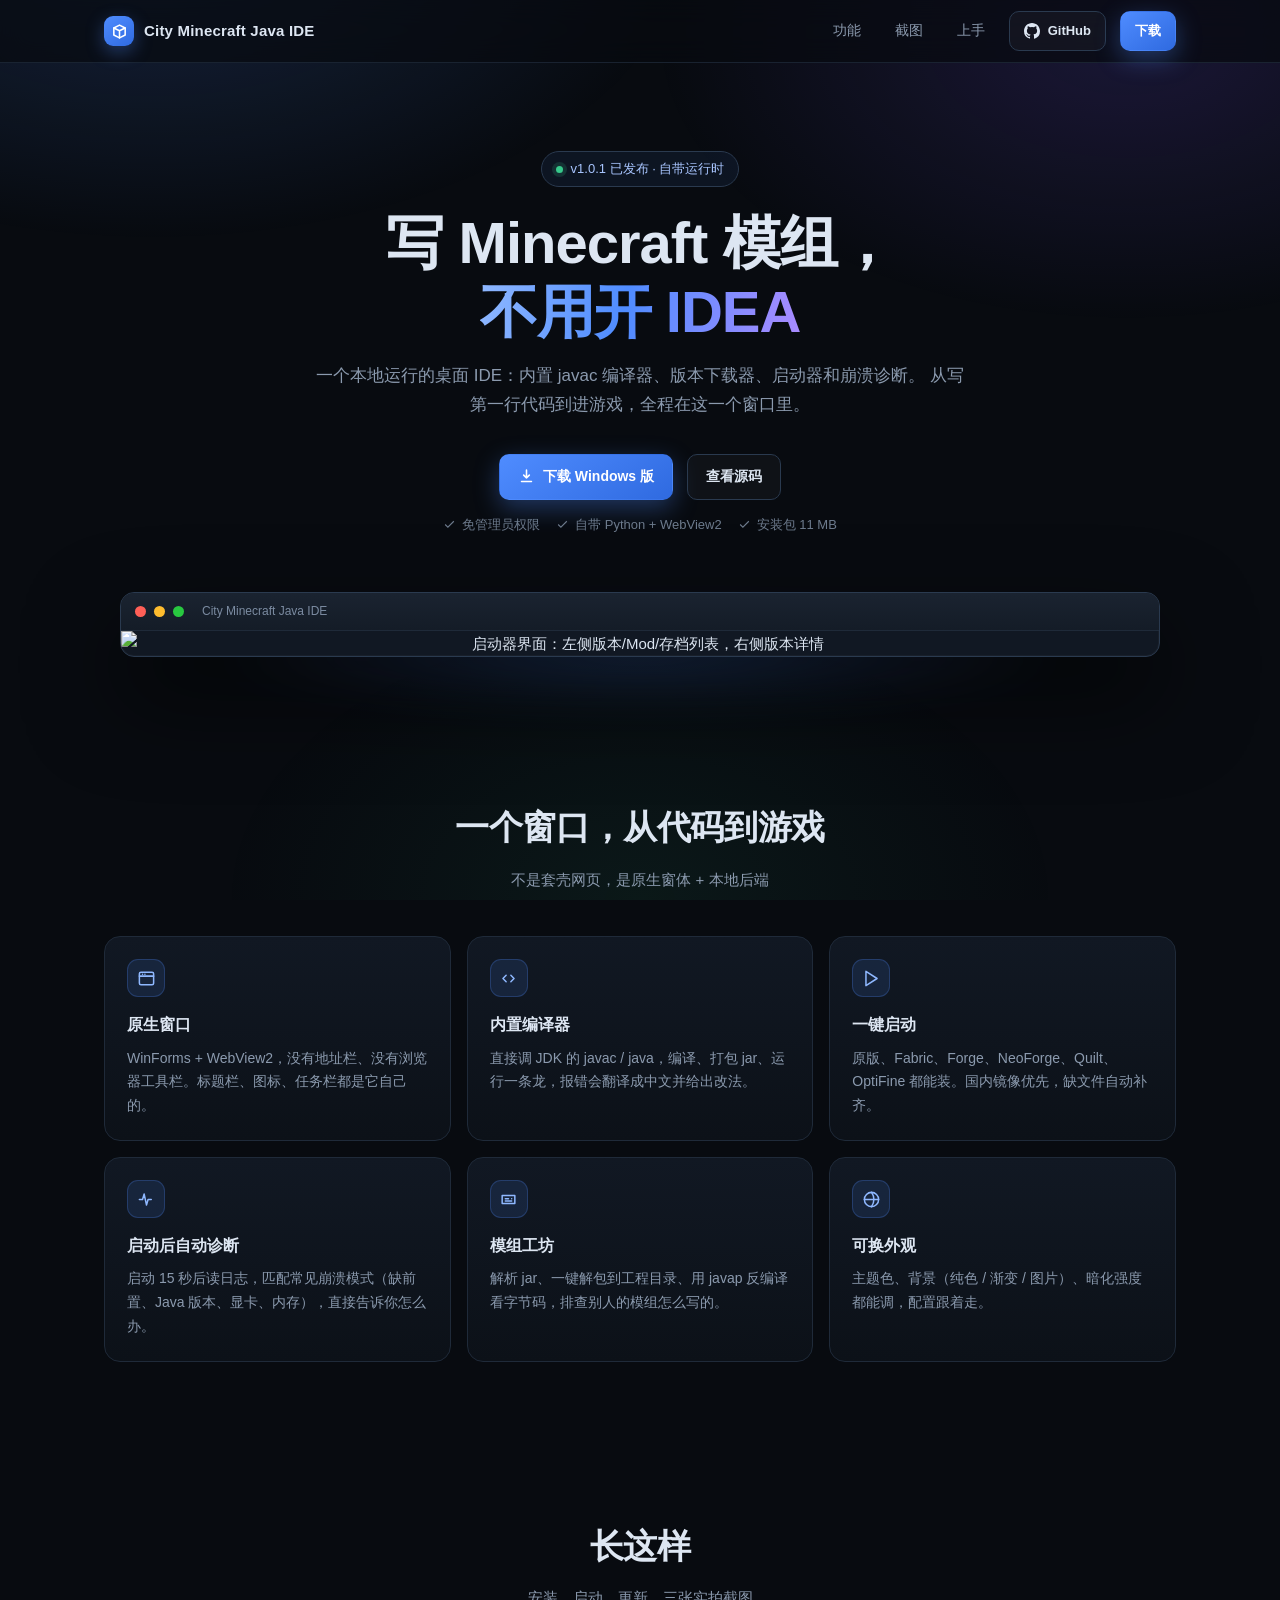
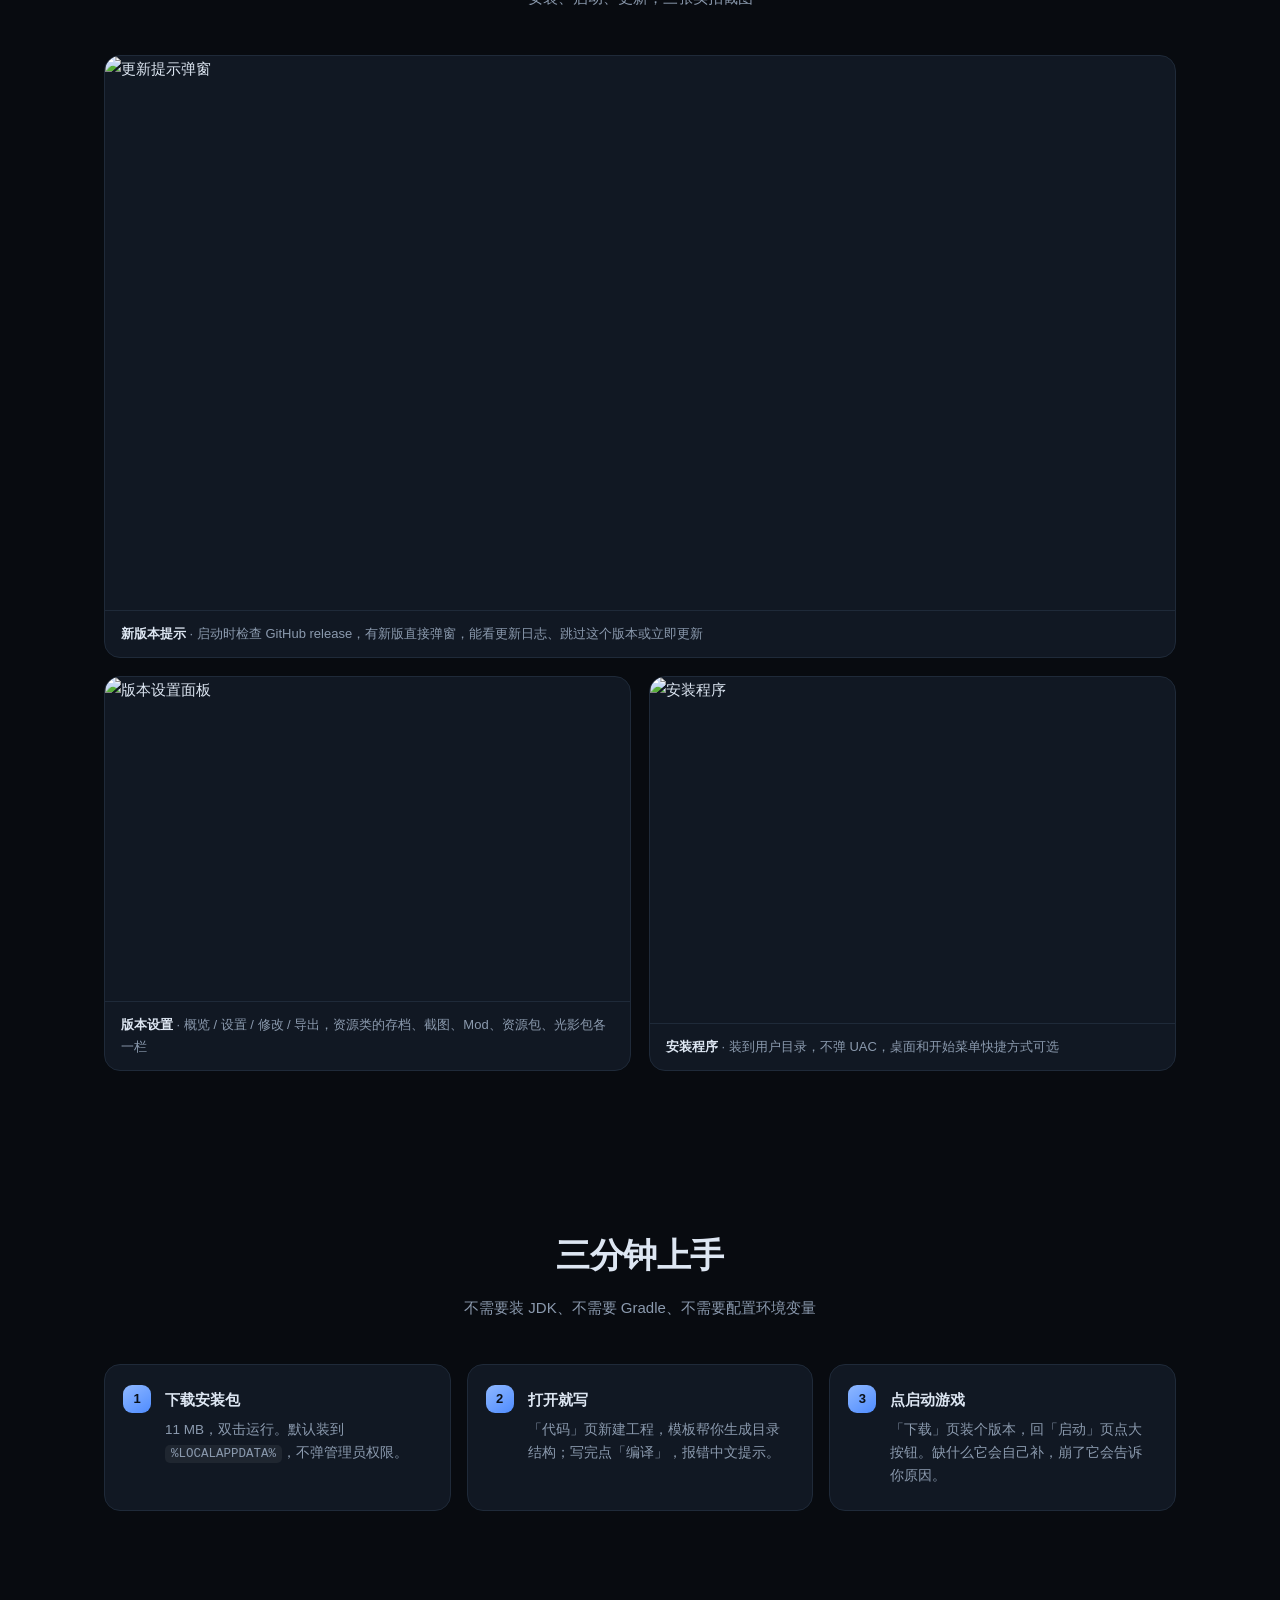
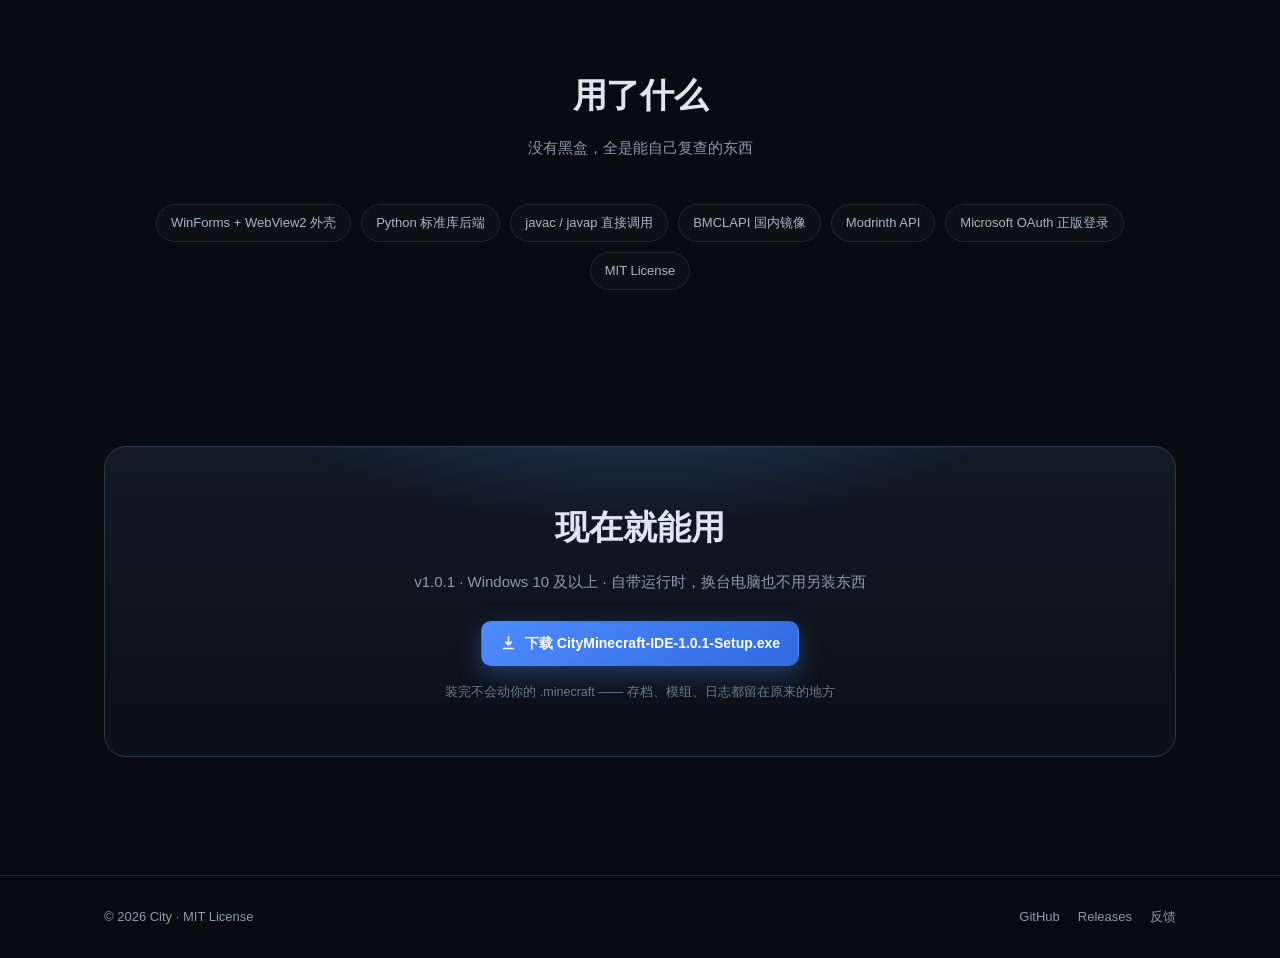
==== docs/index.html @ 362a121c "upload docs/index.html" ====
<!DOCTYPE html>
<html lang="zh-CN">
<head>
<meta charset="UTF-8" />
<meta name="viewport" content="width=device-width, initial-scale=1" />
<title>City Minecraft Java IDE · 本地 Minecraft 模组开发 IDE</title>
<meta name="description" content="一个给 Minecraft 模组开发用的本地 IDE：原生窗口、内置编译器、一键下载启动、崩溃日志自动诊断。自带运行时，装完就能用。" />
<meta property="og:title" content="City Minecraft Java IDE" />
<meta property="og:description" content="原生窗口 · 内置编译器 · 一键启动 · 日志诊断" />
<meta property="og:image" content="assets/app.png" />
<link rel="icon" href="assets/icon.svg" />
<style>
:root{
  --bg:#080b10;
  --bg-2:#0c1118;
  --panel:#111823;
  --panel-2:#16202d;
  --line:#1f2a39;
  --line-2:#2a3a4f;
  --text:#dde6f2;
  --muted:#8b9aae;
  --accent:#4f8cff;
  --accent-2:#2f6ae0;
  --ok:#37c98b;
  --radius:16px;
  --max:1120px;
}
*{box-sizing:border-box}
html{scroll-behavior:smooth}
body{
  margin:0;
  background:var(--bg);
  color:var(--text);
  font:15px/1.7 -apple-system,BlinkMacSystemFont,"Segoe UI","Microsoft YaHei UI","PingFang SC",sans-serif;
  -webkit-font-smoothing:antialiased;
  overflow-x:hidden;
}
body::before{
  content:"";
  position:fixed;inset:0;
  background:
    radial-gradient(900px 520px at 12% -8%, rgba(79,140,255,.20), transparent 60%),
    radial-gradient(760px 460px at 88% 4%, rgba(122,88,255,.16), transparent 62%),
    radial-gradient(600px 400px at 50% 100%, rgba(55,201,139,.07), transparent 70%);
  pointer-events:none;z-index:0;
}
a{color:inherit;text-decoration:none}
.wrap{max-width:var(--max);margin:0 auto;padding:0 24px;position:relative;z-index:1}

/* ---------- header ---------- */
header{
  position:sticky;top:0;z-index:50;
  backdrop-filter:blur(14px);
  background:rgba(8,11,16,.72);
  border-bottom:1px solid rgba(31,42,57,.8);
}
.nav{display:flex;align-items:center;gap:14px;height:62px}
.brand{display:flex;align-items:center;gap:10px;font-weight:700;letter-spacing:.2px}
.brand .logo{
  width:30px;height:30px;border-radius:9px;
  background:linear-gradient(145deg,#4f8cff,#2f6ae0);
  display:grid;place-items:center;
  box-shadow:0 6px 18px rgba(79,140,255,.35);
}
.brand .logo svg{width:17px;height:17px;stroke:#fff;fill:none;stroke-width:2.2;stroke-linecap:round;stroke-linejoin:round}
.nav .spacer{flex:1}
.nav a.link{color:var(--muted);font-size:14px;padding:6px 10px;border-radius:8px;transition:.18s}
.nav a.link:hover{color:var(--text);background:rgba(255,255,255,.05)}
.btn{
  display:inline-flex;align-items:center;gap:8px;
  padding:10px 18px;border-radius:10px;font-weight:600;font-size:14px;
  border:1px solid transparent;cursor:pointer;transition:.18s;white-space:nowrap;
}
.btn-primary{background:linear-gradient(145deg,var(--accent),var(--accent-2));color:#fff;box-shadow:0 8px 24px rgba(79,140,255,.34)}
.btn-primary:hover{transform:translateY(-1px);box-shadow:0 12px 30px rgba(79,140,255,.45)}
.btn-ghost{border-color:var(--line-2);background:rgba(255,255,255,.03);color:var(--text)}
.btn-ghost:hover{background:rgba(255,255,255,.07);border-color:#3a4c66}
.btn-sm{padding:8px 14px;font-size:13px}

/* ---------- hero ---------- */
.hero{padding:88px 0 64px;text-align:center}
.pill{
  display:inline-flex;align-items:center;gap:8px;
  padding:6px 14px;border-radius:999px;font-size:13px;
  border:1px solid var(--line-2);background:rgba(79,140,255,.08);color:#a9c6ff;
}
.pill .dot{width:7px;height:7px;border-radius:50%;background:var(--ok);box-shadow:0 0 0 4px rgba(55,201,139,.16)}
h1{
  margin:22px auto 16px;max-width:900px;
  font-size:clamp(34px,5.4vw,58px);line-height:1.18;letter-spacing:-1px;font-weight:800;
}
h1 .grad{
  background:linear-gradient(100deg,#8fb8ff,#4f8cff 45%,#a98bff);
  -webkit-background-clip:text;background-clip:text;color:transparent;
}
.lede{max-width:660px;margin:0 auto;color:var(--muted);font-size:clamp(15px,1.6vw,17px)}
.cta{display:flex;gap:14px;justify-content:center;flex-wrap:wrap;margin:34px 0 14px}
.meta{color:#6d7b8d;font-size:13px;display:flex;gap:16px;justify-content:center;flex-wrap:wrap}
.meta span{display:inline-flex;align-items:center;gap:6px}
.meta svg{width:13px;height:13px;stroke:currentColor;fill:none;stroke-width:2}

/* ---------- hero shot ---------- */
.shot{margin:56px auto 0;max-width:1040px;position:relative}
.shot::after{
  content:"";position:absolute;left:8%;right:8%;bottom:-40px;height:80px;
  background:radial-gradient(closest-side,rgba(79,140,255,.35),transparent);
  filter:blur(24px);z-index:-1;
}
.window{
  border:1px solid var(--line-2);border-radius:14px;overflow:hidden;
  background:var(--panel);
  box-shadow:0 40px 90px rgba(0,0,0,.62), 0 0 0 1px rgba(255,255,255,.03) inset;
}
.window .bar{
  display:flex;align-items:center;gap:8px;height:38px;padding:0 14px;
  background:linear-gradient(#1a2330,#141c27);border-bottom:1px solid var(--line);
}
.window .bar i{width:11px;height:11px;border-radius:50%;display:block}
.window .bar i:nth-child(1){background:#ff5f57}
.window .bar i:nth-child(2){background:#febc2e}
.window .bar i:nth-child(3){background:#28c840}
.window .bar span{margin-left:10px;font-size:12px;color:#7b8ba1}
.window img{display:block;width:100%;height:auto}

/* ---------- sections ---------- */
section{padding:78px 0}
.sec-head{text-align:center;margin-bottom:44px}
.sec-head h2{font-size:clamp(24px,3vw,34px);margin:0 0 10px;letter-spacing:-.4px}
.sec-head p{color:var(--muted);margin:0}
.grid{display:grid;gap:16px;grid-template-columns:repeat(auto-fit,minmax(260px,1fr))}
.card{
  background:linear-gradient(180deg,var(--panel),var(--bg-2));
  border:1px solid var(--line);border-radius:var(--radius);
  padding:22px;transition:.2s;
}
.card:hover{transform:translateY(-3px);border-color:var(--line-2);box-shadow:0 18px 40px rgba(0,0,0,.45)}
.card .ico{
  width:38px;height:38px;border-radius:11px;display:grid;place-items:center;margin-bottom:14px;
  background:rgba(79,140,255,.12);border:1px solid rgba(79,140,255,.24);
}
.card .ico svg{width:19px;height:19px;stroke:#8fb8ff;fill:none;stroke-width:1.9;stroke-linecap:round;stroke-linejoin:round}
.card h3{margin:0 0 8px;font-size:16px}
.card p{margin:0;color:var(--muted);font-size:14px}

/* ---------- gallery ---------- */
.gallery{display:grid;gap:18px;grid-template-columns:1fr 1fr}
.gallery .item:first-child{grid-column:1 / -1}
.gallery .item{
  border:1px solid var(--line);border-radius:var(--radius);overflow:hidden;
  background:var(--panel);transition:.2s;
}
.gallery .item:hover{border-color:var(--line-2);transform:translateY(-2px)}
.gallery img{display:block;width:100%;height:100%;object-fit:cover;object-position:top center}
.gallery .item{aspect-ratio:16/9}
.gallery .item:nth-child(n+2){aspect-ratio:4/3}
.gallery .item{display:flex;flex-direction:column}
.gallery .item .shot-box{flex:1 1 auto;min-height:0;overflow:hidden}
.gallery .item img{object-position:top center}
.gallery .cap{padding:12px 16px;border-top:1px solid var(--line);font-size:13px;color:var(--muted)}
.gallery .cap b{color:var(--text);font-weight:600}

/* ---------- steps ---------- */
.steps{display:grid;gap:16px;grid-template-columns:repeat(auto-fit,minmax(240px,1fr));counter-reset:s}
.step{position:relative;padding:22px 22px 22px 60px;border:1px solid var(--line);border-radius:var(--radius);background:var(--panel)}
.step::before{
  counter-increment:s;content:counter(s);
  position:absolute;left:18px;top:20px;width:28px;height:28px;border-radius:9px;
  display:grid;place-items:center;font-weight:700;font-size:13px;color:#0a1018;
  background:linear-gradient(145deg,#8fb8ff,#4f8cff);
}
.step h4{margin:0 0 6px;font-size:15px}
.step p{margin:0;color:var(--muted);font-size:13.5px}
.step code{background:rgba(255,255,255,.06);padding:2px 6px;border-radius:5px;font-size:12.5px}

/* ---------- tags ---------- */
.tags{display:flex;gap:10px;flex-wrap:wrap;justify-content:center}
.tag{
  padding:7px 14px;border-radius:999px;font-size:13px;color:#a8b7c9;
  border:1px solid var(--line);background:rgba(255,255,255,.025);
}

/* ---------- download ---------- */
.dl{
  position:relative;overflow:hidden;
  border:1px solid var(--line-2);border-radius:22px;
  background:
    radial-gradient(600px 240px at 50% -30%, rgba(79,140,255,.30), transparent 70%),
    linear-gradient(180deg,#121a26,#0b1017);
  padding:52px 28px;text-align:center;
}
.dl h2{font-size:clamp(24px,3.2vw,34px);margin:0 0 12px}
.dl p{color:var(--muted);margin:0 auto 26px;max-width:520px}
.dl .sub{margin-top:16px;font-size:12.5px;color:#6d7b8d}

/* ---------- footer ---------- */
footer{border-top:1px solid var(--line);padding:30px 0;margin-top:40px}
.foot{display:flex;gap:18px;align-items:center;justify-content:space-between;flex-wrap:wrap;color:var(--muted);font-size:13px}
.foot .links{display:flex;gap:18px}
.foot a:hover{color:var(--text)}

@media (max-width:820px){
  .gallery{grid-template-columns:1fr}
  .hero{padding:60px 0 40px}
  .nav a.link{display:none}
}
</style>
</head>
<body>

<header>
  <div class="wrap nav">
    <a class="brand" href="#top">
      <span class="logo">
        <svg viewBox="0 0 24 24"><path d="M4 7l8-4 8 4v10l-8 4-8-4z"/><path d="M4 7l8 4 8-4M12 11v10"/></svg>
      </span>
      City Minecraft Java IDE
    </a>
    <div class="spacer"></div>
    <a class="link" href="#features">功能</a>
    <a class="link" href="#shots">截图</a>
    <a class="link" href="#start">上手</a>
    <a class="btn btn-ghost btn-sm" href="https://github.com/citybiome/city-minecraft-ide" target="_blank" rel="noopener">
      <svg width="16" height="16" viewBox="0 0 16 16" fill="currentColor"><path d="M8 0C3.58 0 0 3.58 0 8a8 8 0 005.47 7.59c.4.07.55-.17.55-.38v-1.34c-2.23.49-2.7-1.07-2.7-1.07-.36-.92-.89-1.17-.89-1.17-.73-.5.05-.49.05-.49.81.06 1.23.83 1.23.83.72 1.23 1.88.87 2.34.67.07-.52.28-.87.5-1.07-1.77-.2-3.64-.89-3.64-3.95 0-.87.31-1.59.82-2.15-.08-.2-.36-1.02.08-2.12 0 0 .67-.21 2.2.82a7.6 7.6 0 014 0c1.53-1.03 2.2-.82 2.2-.82.44 1.1.16 1.92.08 2.12.51.56.82 1.28.82 2.15 0 3.07-1.87 3.75-3.65 3.95.29.25.54.73.54 1.48v2.2c0 .21.15.46.55.38A8 8 0 0016 8c0-4.42-3.58-8-8-8z"/></svg>
      GitHub
    </a>
    <a class="btn btn-primary btn-sm" href="#download">下载</a>
  </div>
</header>

<main id="top">

  <div class="wrap hero">
    <span class="pill"><span class="dot"></span>v1.0.1 已发布 · 自带运行时</span>
    <h1>写 Minecraft 模组，<br><span class="grad">不用开 IDEA</span></h1>
    <p class="lede">
      一个本地运行的桌面 IDE：内置 javac 编译器、版本下载器、启动器和崩溃诊断。
      从写第一行代码到进游戏，全程在这一个窗口里。
    </p>

    <div class="cta">
      <a class="btn btn-primary" href="https://github.com/citybiome/city-minecraft-ide/releases/download/v1.0.1/CityMinecraft-IDE-1.0.1-Setup.exe">
        <svg width="17" height="17" viewBox="0 0 24 24" fill="none" stroke="currentColor" stroke-width="2.2" stroke-linecap="round" stroke-linejoin="round"><path d="M12 3v11m0 0l-4-4m4 4l4-4M5 19h14"/></svg>
        下载 Windows 版
      </a>
      <a class="btn btn-ghost" href="https://github.com/citybiome/city-minecraft-ide" target="_blank" rel="noopener">查看源码</a>
    </div>

    <div class="meta">
      <span><svg viewBox="0 0 24 24"><path d="M20 6L9 17l-5-5"/></svg>免管理员权限</span>
      <span><svg viewBox="0 0 24 24"><path d="M20 6L9 17l-5-5"/></svg>自带 Python + WebView2</span>
      <span><svg viewBox="0 0 24 24"><path d="M20 6L9 17l-5-5"/></svg>安装包 11 MB</span>
    </div>

    <div class="shot">
      <div class="window">
        <div class="bar"><i></i><i></i><i></i><span>City Minecraft Java IDE</span></div>
        <img src="assets/app.png" alt="启动器界面：左侧版本/Mod/存档列表，右侧版本详情" />
      </div>
    </div>
  </div>

  <section id="features">
    <div class="wrap">
      <div class="sec-head">
        <h2>一个窗口，从代码到游戏</h2>
        <p>不是套壳网页，是原生窗体 + 本地后端</p>
      </div>

      <div class="grid">
        <div class="card">
          <div class="ico"><svg viewBox="0 0 24 24"><rect x="3" y="4" width="18" height="16" rx="2"/><path d="M3 9h18M7 6.5h.01M10 6.5h.01"/></svg></div>
          <h3>原生窗口</h3>
          <p>WinForms + WebView2，没有地址栏、没有浏览器工具栏。标题栏、图标、任务栏都是它自己的。</p>
        </div>
        <div class="card">
          <div class="ico"><svg viewBox="0 0 24 24"><path d="M9 8l-4 4 4 4M15 8l4 4-4 4"/></svg></div>
          <h3>内置编译器</h3>
          <p>直接调 JDK 的 javac / java，编译、打包 jar、运行一条龙，报错会翻译成中文并给出改法。</p>
        </div>
        <div class="card">
          <div class="ico"><svg viewBox="0 0 24 24"><path d="M5 3l14 9-14 9z"/></svg></div>
          <h3>一键启动</h3>
          <p>原版、Fabric、Forge、NeoForge、Quilt、OptiFine 都能装。国内镜像优先，缺文件自动补齐。</p>
        </div>
        <div class="card">
          <div class="ico"><svg viewBox="0 0 24 24"><path d="M3 12h4l2-7 3 14 2-7h4"/></svg></div>
          <h3>启动后自动诊断</h3>
          <p>启动 15 秒后读日志，匹配常见崩溃模式（缺前置、Java 版本、显卡、内存），直接告诉你怎么办。</p>
        </div>
        <div class="card">
          <div class="ico"><svg viewBox="0 0 24 24"><path d="M4 7h16v10H4z"/><path d="M8 11h4M16 11h.01M8 14h8"/></svg></div>
          <h3>模组工坊</h3>
          <p>解析 jar、一键解包到工程目录、用 javap 反编译看字节码，排查别人的模组怎么写的。</p>
        </div>
        <div class="card">
          <div class="ico"><svg viewBox="0 0 24 24"><circle cx="12" cy="12" r="9"/><path d="M12 3a15 15 0 010 18M3 12h18"/></svg></div>
          <h3>可换外观</h3>
          <p>主题色、背景（纯色 / 渐变 / 图片）、暗化强度都能调，配置跟着走。</p>
        </div>
      </div>
    </div>
  </section>

  <section id="shots">
    <div class="wrap">
      <div class="sec-head">
        <h2>长这样</h2>
        <p>安装、启动、更新，三张实拍截图</p>
      </div>

      <div class="gallery">
        <div class="item">
          <div class="shot-box"><img src="assets/update.png" alt="更新提示弹窗" /></div>
          <div class="cap"><b>新版本提示</b> · 启动时检查 GitHub release，有新版直接弹窗，能看更新日志、跳过这个版本或立即更新</div>
        </div>
        <div class="item">
          <div class="shot-box"><img src="assets/settings.png" alt="版本设置面板" /></div>
          <div class="cap"><b>版本设置</b> · 概览 / 设置 / 修改 / 导出，资源类的存档、截图、Mod、资源包、光影包各一栏</div>
        </div>
        <div class="item">
          <div class="shot-box"><img src="assets/installer.png" alt="安装程序" /></div>
          <div class="cap"><b>安装程序</b> · 装到用户目录，不弹 UAC，桌面和开始菜单快捷方式可选</div>
        </div>
      </div>
    </div>
  </section>

  <section id="start">
    <div class="wrap">
      <div class="sec-head">
        <h2>三分钟上手</h2>
        <p>不需要装 JDK、不需要 Gradle、不需要配置环境变量</p>
      </div>

      <div class="steps">
        <div class="step">
          <h4>下载安装包</h4>
          <p>11 MB，双击运行。默认装到 <code>%LOCALAPPDATA%</code>，不弹管理员权限。</p>
        </div>
        <div class="step">
          <h4>打开就写</h4>
          <p>「代码」页新建工程，模板帮你生成目录结构；写完点「编译」，报错中文提示。</p>
        </div>
        <div class="step">
          <h4>点启动游戏</h4>
          <p>「下载」页装个版本，回「启动」页点大按钮。缺什么它会自己补，崩了它会告诉你原因。</p>
        </div>
      </div>
    </div>
  </section>

  <section>
    <div class="wrap">
      <div class="sec-head">
        <h2>用了什么</h2>
        <p>没有黑盒，全是能自己复查的东西</p>
      </div>
      <div class="tags">
        <span class="tag">WinForms + WebView2 外壳</span>
        <span class="tag">Python 标准库后端</span>
        <span class="tag">javac / javap 直接调用</span>
        <span class="tag">BMCLAPI 国内镜像</span>
        <span class="tag">Modrinth API</span>
        <span class="tag">Microsoft OAuth 正版登录</span>
        <span class="tag">MIT License</span>
      </div>
    </div>
  </section>

  <section id="download">
    <div class="wrap">
      <div class="dl">
        <h2>现在就能用</h2>
        <p>v1.0.1 · Windows 10 及以上 · 自带运行时，换台电脑也不用另装东西</p>
        <a class="btn btn-primary" href="https://github.com/citybiome/city-minecraft-ide/releases/download/v1.0.1/CityMinecraft-IDE-1.0.1-Setup.exe">
          <svg width="17" height="17" viewBox="0 0 24 24" fill="none" stroke="currentColor" stroke-width="2.2" stroke-linecap="round" stroke-linejoin="round"><path d="M12 3v11m0 0l-4-4m4 4l4-4M5 19h14"/></svg>
          下载 CityMinecraft-IDE-1.0.1-Setup.exe
        </a>
        <div class="sub">装完不会动你的 .minecraft —— 存档、模组、日志都留在原来的地方</div>
      </div>
    </div>
  </section>

</main>

<footer>
  <div class="wrap foot">
    <div>© 2026 City · MIT License</div>
    <div class="links">
      <a href="https://github.com/citybiome/city-minecraft-ide">GitHub</a>
      <a href="https://github.com/citybiome/city-minecraft-ide/releases">Releases</a>
      <a href="https://github.com/citybiome/city-minecraft-ide/issues">反馈</a>
    </div>
  </div>
</footer>

</body>
</html>
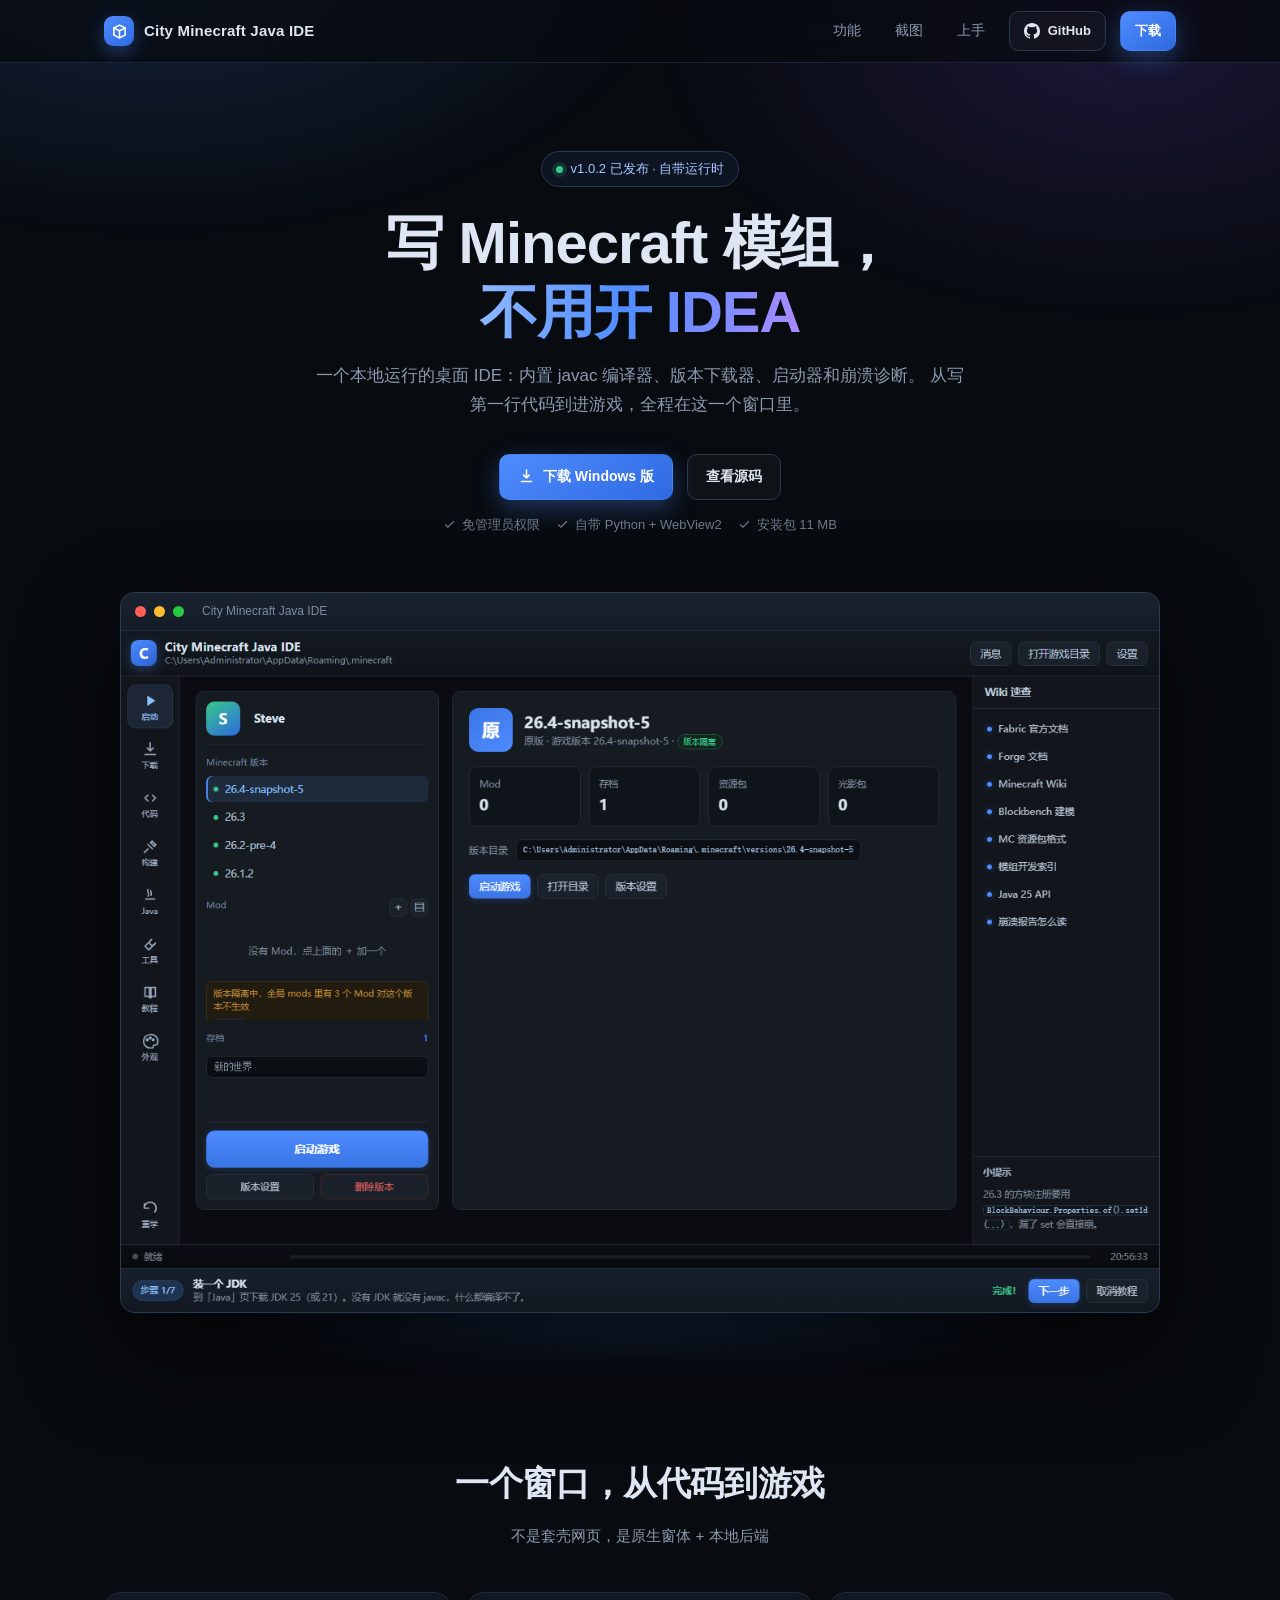
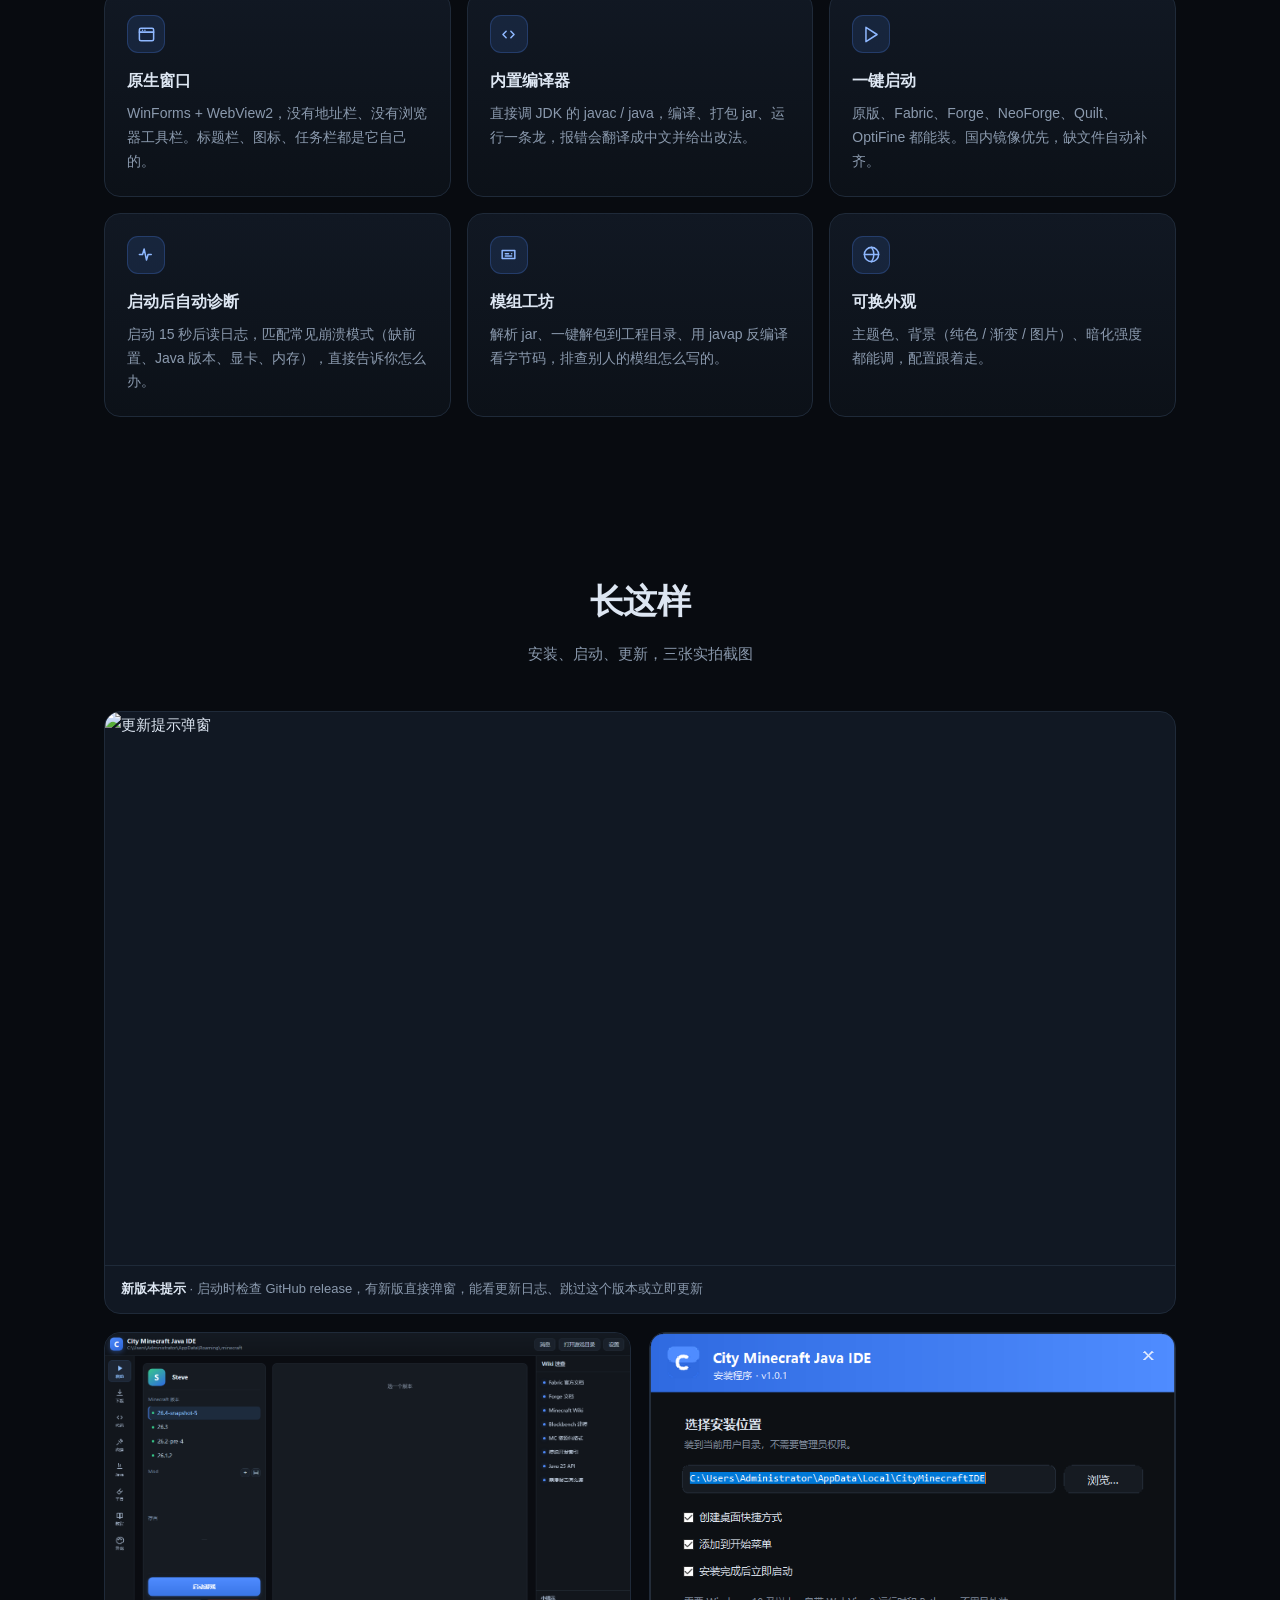
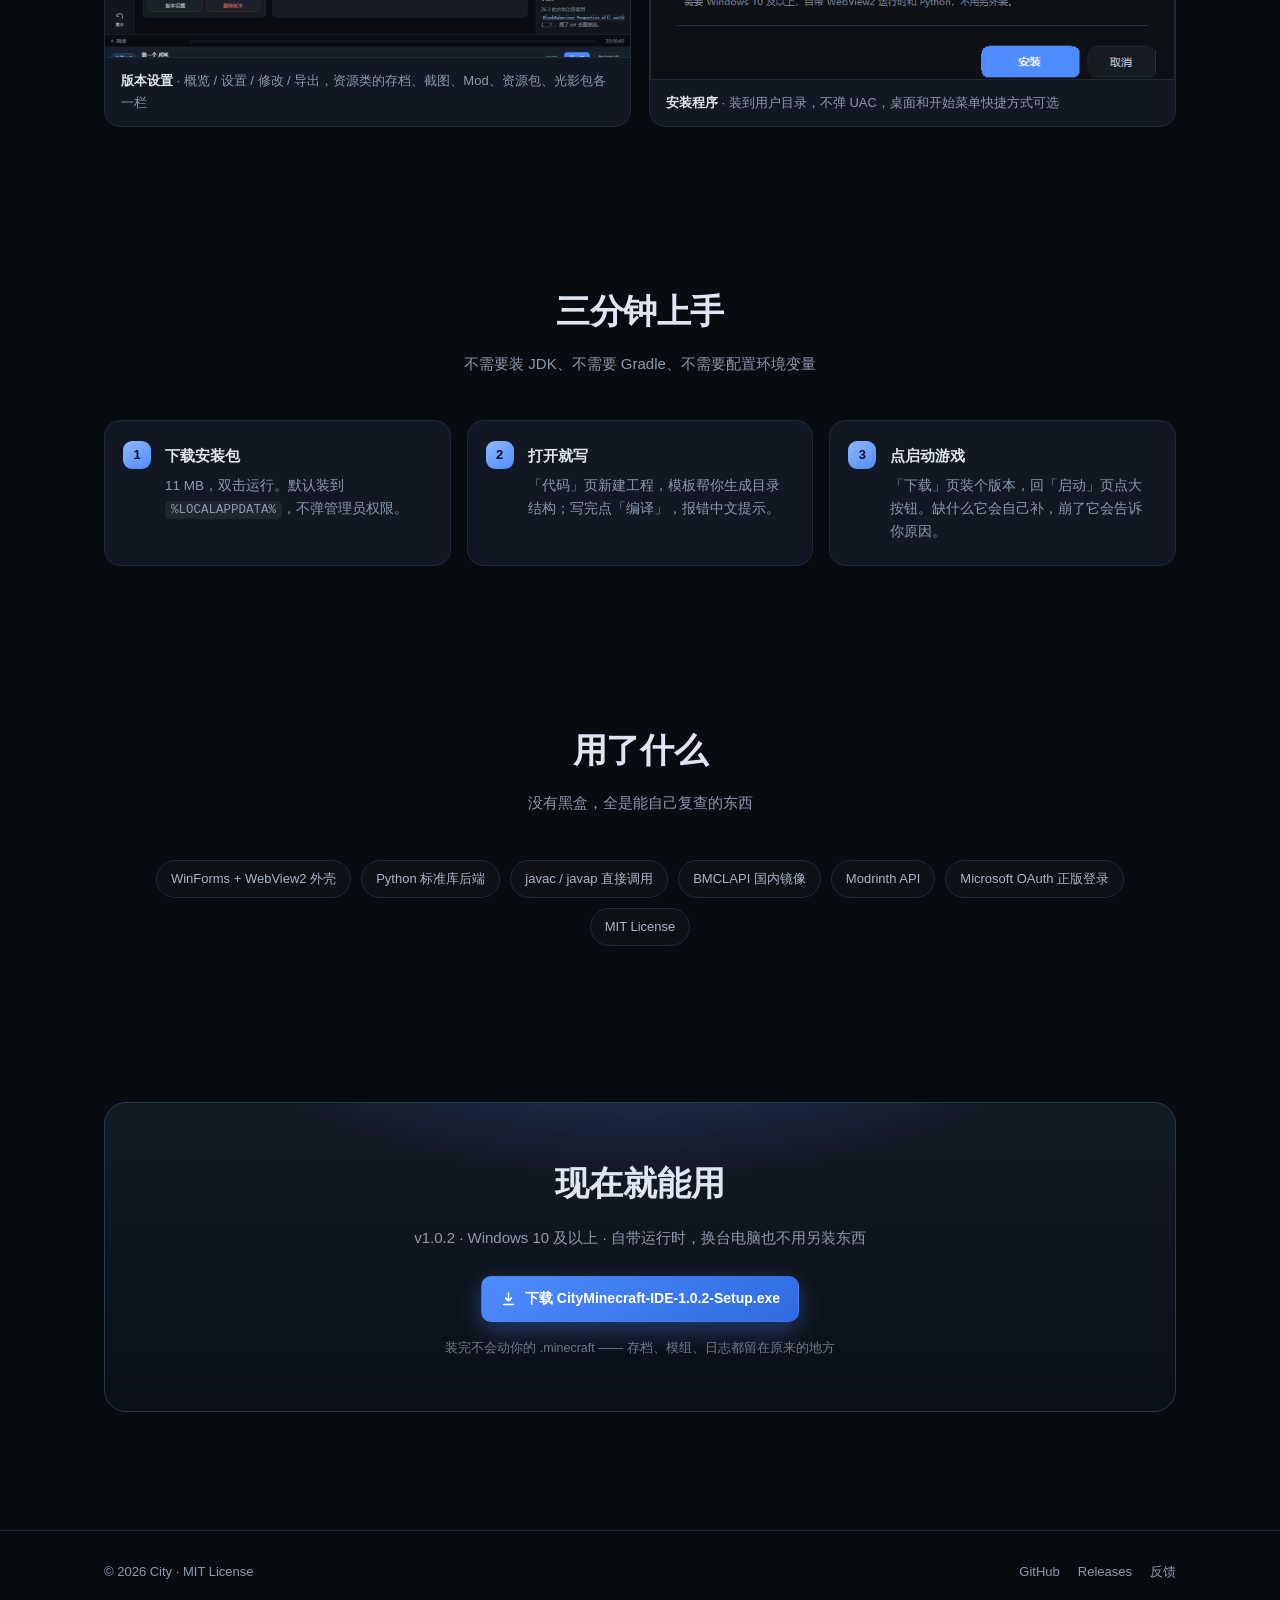
==== commit b05e4c44: "docs: 更新到 v1.0.2" ====
--- a/docs/index.html
+++ b/docs/index.html
@@ -1,398 +1,398 @@
-<!DOCTYPE html>
-<html lang="zh-CN">
-<head>
-<meta charset="UTF-8" />
-<meta name="viewport" content="width=device-width, initial-scale=1" />
-<title>City Minecraft Java IDE · 本地 Minecraft 模组开发 IDE</title>
-<meta name="description" content="一个给 Minecraft 模组开发用的本地 IDE：原生窗口、内置编译器、一键下载启动、崩溃日志自动诊断。自带运行时，装完就能用。" />
-<meta property="og:title" content="City Minecraft Java IDE" />
-<meta property="og:description" content="原生窗口 · 内置编译器 · 一键启动 · 日志诊断" />
-<meta property="og:image" content="assets/app.png" />
-<link rel="icon" href="assets/icon.svg" />
-<style>
-:root{
-  --bg:#080b10;
-  --bg-2:#0c1118;
-  --panel:#111823;
-  --panel-2:#16202d;
-  --line:#1f2a39;
-  --line-2:#2a3a4f;
-  --text:#dde6f2;
-  --muted:#8b9aae;
-  --accent:#4f8cff;
-  --accent-2:#2f6ae0;
-  --ok:#37c98b;
-  --radius:16px;
-  --max:1120px;
-}
-*{box-sizing:border-box}
-html{scroll-behavior:smooth}
-body{
-  margin:0;
-  background:var(--bg);
-  color:var(--text);
-  font:15px/1.7 -apple-system,BlinkMacSystemFont,"Segoe UI","Microsoft YaHei UI","PingFang SC",sans-serif;
-  -webkit-font-smoothing:antialiased;
-  overflow-x:hidden;
-}
-body::before{
-  content:"";
-  position:fixed;inset:0;
-  background:
-    radial-gradient(900px 520px at 12% -8%, rgba(79,140,255,.20), transparent 60%),
-    radial-gradient(760px 460px at 88% 4%, rgba(122,88,255,.16), transparent 62%),
-    radial-gradient(600px 400px at 50% 100%, rgba(55,201,139,.07), transparent 70%);
-  pointer-events:none;z-index:0;
-}
-a{color:inherit;text-decoration:none}
-.wrap{max-width:var(--max);margin:0 auto;padding:0 24px;position:relative;z-index:1}
-
-/* ---------- header ---------- */
-header{
-  position:sticky;top:0;z-index:50;
-  backdrop-filter:blur(14px);
-  background:rgba(8,11,16,.72);
-  border-bottom:1px solid rgba(31,42,57,.8);
-}
-.nav{display:flex;align-items:center;gap:14px;height:62px}
-.brand{display:flex;align-items:center;gap:10px;font-weight:700;letter-spacing:.2px}
-.brand .logo{
-  width:30px;height:30px;border-radius:9px;
-  background:linear-gradient(145deg,#4f8cff,#2f6ae0);
-  display:grid;place-items:center;
-  box-shadow:0 6px 18px rgba(79,140,255,.35);
-}
-.brand .logo svg{width:17px;height:17px;stroke:#fff;fill:none;stroke-width:2.2;stroke-linecap:round;stroke-linejoin:round}
-.nav .spacer{flex:1}
-.nav a.link{color:var(--muted);font-size:14px;padding:6px 10px;border-radius:8px;transition:.18s}
-.nav a.link:hover{color:var(--text);background:rgba(255,255,255,.05)}
-.btn{
-  display:inline-flex;align-items:center;gap:8px;
-  padding:10px 18px;border-radius:10px;font-weight:600;font-size:14px;
-  border:1px solid transparent;cursor:pointer;transition:.18s;white-space:nowrap;
-}
-.btn-primary{background:linear-gradient(145deg,var(--accent),var(--accent-2));color:#fff;box-shadow:0 8px 24px rgba(79,140,255,.34)}
-.btn-primary:hover{transform:translateY(-1px);box-shadow:0 12px 30px rgba(79,140,255,.45)}
-.btn-ghost{border-color:var(--line-2);background:rgba(255,255,255,.03);color:var(--text)}
-.btn-ghost:hover{background:rgba(255,255,255,.07);border-color:#3a4c66}
-.btn-sm{padding:8px 14px;font-size:13px}
-
-/* ---------- hero ---------- */
-.hero{padding:88px 0 64px;text-align:center}
-.pill{
-  display:inline-flex;align-items:center;gap:8px;
-  padding:6px 14px;border-radius:999px;font-size:13px;
-  border:1px solid var(--line-2);background:rgba(79,140,255,.08);color:#a9c6ff;
-}
-.pill .dot{width:7px;height:7px;border-radius:50%;background:var(--ok);box-shadow:0 0 0 4px rgba(55,201,139,.16)}
-h1{
-  margin:22px auto 16px;max-width:900px;
-  font-size:clamp(34px,5.4vw,58px);line-height:1.18;letter-spacing:-1px;font-weight:800;
-}
-h1 .grad{
-  background:linear-gradient(100deg,#8fb8ff,#4f8cff 45%,#a98bff);
-  -webkit-background-clip:text;background-clip:text;color:transparent;
-}
-.lede{max-width:660px;margin:0 auto;color:var(--muted);font-size:clamp(15px,1.6vw,17px)}
-.cta{display:flex;gap:14px;justify-content:center;flex-wrap:wrap;margin:34px 0 14px}
-.meta{color:#6d7b8d;font-size:13px;display:flex;gap:16px;justify-content:center;flex-wrap:wrap}
-.meta span{display:inline-flex;align-items:center;gap:6px}
-.meta svg{width:13px;height:13px;stroke:currentColor;fill:none;stroke-width:2}
-
-/* ---------- hero shot ---------- */
-.shot{margin:56px auto 0;max-width:1040px;position:relative}
-.shot::after{
-  content:"";position:absolute;left:8%;right:8%;bottom:-40px;height:80px;
-  background:radial-gradient(closest-side,rgba(79,140,255,.35),transparent);
-  filter:blur(24px);z-index:-1;
-}
-.window{
-  border:1px solid var(--line-2);border-radius:14px;overflow:hidden;
-  background:var(--panel);
-  box-shadow:0 40px 90px rgba(0,0,0,.62), 0 0 0 1px rgba(255,255,255,.03) inset;
-}
-.window .bar{
-  display:flex;align-items:center;gap:8px;height:38px;padding:0 14px;
-  background:linear-gradient(#1a2330,#141c27);border-bottom:1px solid var(--line);
-}
-.window .bar i{width:11px;height:11px;border-radius:50%;display:block}
-.window .bar i:nth-child(1){background:#ff5f57}
-.window .bar i:nth-child(2){background:#febc2e}
-.window .bar i:nth-child(3){background:#28c840}
-.window .bar span{margin-left:10px;font-size:12px;color:#7b8ba1}
-.window img{display:block;width:100%;height:auto}
-
-/* ---------- sections ---------- */
-section{padding:78px 0}
-.sec-head{text-align:center;margin-bottom:44px}
-.sec-head h2{font-size:clamp(24px,3vw,34px);margin:0 0 10px;letter-spacing:-.4px}
-.sec-head p{color:var(--muted);margin:0}
-.grid{display:grid;gap:16px;grid-template-columns:repeat(auto-fit,minmax(260px,1fr))}
-.card{
-  background:linear-gradient(180deg,var(--panel),var(--bg-2));
-  border:1px solid var(--line);border-radius:var(--radius);
-  padding:22px;transition:.2s;
-}
-.card:hover{transform:translateY(-3px);border-color:var(--line-2);box-shadow:0 18px 40px rgba(0,0,0,.45)}
-.card .ico{
-  width:38px;height:38px;border-radius:11px;display:grid;place-items:center;margin-bottom:14px;
-  background:rgba(79,140,255,.12);border:1px solid rgba(79,140,255,.24);
-}
-.card .ico svg{width:19px;height:19px;stroke:#8fb8ff;fill:none;stroke-width:1.9;stroke-linecap:round;stroke-linejoin:round}
-.card h3{margin:0 0 8px;font-size:16px}
-.card p{margin:0;color:var(--muted);font-size:14px}
-
-/* ---------- gallery ---------- */
-.gallery{display:grid;gap:18px;grid-template-columns:1fr 1fr}
-.gallery .item:first-child{grid-column:1 / -1}
-.gallery .item{
-  border:1px solid var(--line);border-radius:var(--radius);overflow:hidden;
-  background:var(--panel);transition:.2s;
-}
-.gallery .item:hover{border-color:var(--line-2);transform:translateY(-2px)}
-.gallery img{display:block;width:100%;height:100%;object-fit:cover;object-position:top center}
-.gallery .item{aspect-ratio:16/9}
-.gallery .item:nth-child(n+2){aspect-ratio:4/3}
-.gallery .item{display:flex;flex-direction:column}
-.gallery .item .shot-box{flex:1 1 auto;min-height:0;overflow:hidden}
-.gallery .item img{object-position:top center}
-.gallery .cap{padding:12px 16px;border-top:1px solid var(--line);font-size:13px;color:var(--muted)}
-.gallery .cap b{color:var(--text);font-weight:600}
-
-/* ---------- steps ---------- */
-.steps{display:grid;gap:16px;grid-template-columns:repeat(auto-fit,minmax(240px,1fr));counter-reset:s}
-.step{position:relative;padding:22px 22px 22px 60px;border:1px solid var(--line);border-radius:var(--radius);background:var(--panel)}
-.step::before{
-  counter-increment:s;content:counter(s);
-  position:absolute;left:18px;top:20px;width:28px;height:28px;border-radius:9px;
-  display:grid;place-items:center;font-weight:700;font-size:13px;color:#0a1018;
-  background:linear-gradient(145deg,#8fb8ff,#4f8cff);
-}
-.step h4{margin:0 0 6px;font-size:15px}
-.step p{margin:0;color:var(--muted);font-size:13.5px}
-.step code{background:rgba(255,255,255,.06);padding:2px 6px;border-radius:5px;font-size:12.5px}
-
-/* ---------- tags ---------- */
-.tags{display:flex;gap:10px;flex-wrap:wrap;justify-content:center}
-.tag{
-  padding:7px 14px;border-radius:999px;font-size:13px;color:#a8b7c9;
-  border:1px solid var(--line);background:rgba(255,255,255,.025);
-}
-
-/* ---------- download ---------- */
-.dl{
-  position:relative;overflow:hidden;
-  border:1px solid var(--line-2);border-radius:22px;
-  background:
-    radial-gradient(600px 240px at 50% -30%, rgba(79,140,255,.30), transparent 70%),
-    linear-gradient(180deg,#121a26,#0b1017);
-  padding:52px 28px;text-align:center;
-}
-.dl h2{font-size:clamp(24px,3.2vw,34px);margin:0 0 12px}
-.dl p{color:var(--muted);margin:0 auto 26px;max-width:520px}
-.dl .sub{margin-top:16px;font-size:12.5px;color:#6d7b8d}
-
-/* ---------- footer ---------- */
-footer{border-top:1px solid var(--line);padding:30px 0;margin-top:40px}
-.foot{display:flex;gap:18px;align-items:center;justify-content:space-between;flex-wrap:wrap;color:var(--muted);font-size:13px}
-.foot .links{display:flex;gap:18px}
-.foot a:hover{color:var(--text)}
-
-@media (max-width:820px){
-  .gallery{grid-template-columns:1fr}
-  .hero{padding:60px 0 40px}
-  .nav a.link{display:none}
-}
-</style>
-</head>
-<body>
-
-<header>
-  <div class="wrap nav">
-    <a class="brand" href="#top">
-      <span class="logo">
-        <svg viewBox="0 0 24 24"><path d="M4 7l8-4 8 4v10l-8 4-8-4z"/><path d="M4 7l8 4 8-4M12 11v10"/></svg>
-      </span>
-      City Minecraft Java IDE
-    </a>
-    <div class="spacer"></div>
-    <a class="link" href="#features">功能</a>
-    <a class="link" href="#shots">截图</a>
-    <a class="link" href="#start">上手</a>
-    <a class="btn btn-ghost btn-sm" href="https://github.com/citybiome/city-minecraft-ide" target="_blank" rel="noopener">
-      <svg width="16" height="16" viewBox="0 0 16 16" fill="currentColor"><path d="M8 0C3.58 0 0 3.58 0 8a8 8 0 005.47 7.59c.4.07.55-.17.55-.38v-1.34c-2.23.49-2.7-1.07-2.7-1.07-.36-.92-.89-1.17-.89-1.17-.73-.5.05-.49.05-.49.81.06 1.23.83 1.23.83.72 1.23 1.88.87 2.34.67.07-.52.28-.87.5-1.07-1.77-.2-3.64-.89-3.64-3.95 0-.87.31-1.59.82-2.15-.08-.2-.36-1.02.08-2.12 0 0 .67-.21 2.2.82a7.6 7.6 0 014 0c1.53-1.03 2.2-.82 2.2-.82.44 1.1.16 1.92.08 2.12.51.56.82 1.28.82 2.15 0 3.07-1.87 3.75-3.65 3.95.29.25.54.73.54 1.48v2.2c0 .21.15.46.55.38A8 8 0 0016 8c0-4.42-3.58-8-8-8z"/></svg>
-      GitHub
-    </a>
-    <a class="btn btn-primary btn-sm" href="#download">下载</a>
-  </div>
-</header>
-
-<main id="top">
-
-  <div class="wrap hero">
-    <span class="pill"><span class="dot"></span>v1.0.1 已发布 · 自带运行时</span>
-    <h1>写 Minecraft 模组，<br><span class="grad">不用开 IDEA</span></h1>
-    <p class="lede">
-      一个本地运行的桌面 IDE：内置 javac 编译器、版本下载器、启动器和崩溃诊断。
-      从写第一行代码到进游戏，全程在这一个窗口里。
-    </p>
-
-    <div class="cta">
-      <a class="btn btn-primary" href="https://github.com/citybiome/city-minecraft-ide/releases/download/v1.0.1/CityMinecraft-IDE-1.0.1-Setup.exe">
-        <svg width="17" height="17" viewBox="0 0 24 24" fill="none" stroke="currentColor" stroke-width="2.2" stroke-linecap="round" stroke-linejoin="round"><path d="M12 3v11m0 0l-4-4m4 4l4-4M5 19h14"/></svg>
-        下载 Windows 版
-      </a>
-      <a class="btn btn-ghost" href="https://github.com/citybiome/city-minecraft-ide" target="_blank" rel="noopener">查看源码</a>
-    </div>
-
-    <div class="meta">
-      <span><svg viewBox="0 0 24 24"><path d="M20 6L9 17l-5-5"/></svg>免管理员权限</span>
-      <span><svg viewBox="0 0 24 24"><path d="M20 6L9 17l-5-5"/></svg>自带 Python + WebView2</span>
-      <span><svg viewBox="0 0 24 24"><path d="M20 6L9 17l-5-5"/></svg>安装包 11 MB</span>
-    </div>
-
-    <div class="shot">
-      <div class="window">
-        <div class="bar"><i></i><i></i><i></i><span>City Minecraft Java IDE</span></div>
-        <img src="assets/app.png" alt="启动器界面：左侧版本/Mod/存档列表，右侧版本详情" />
-      </div>
-    </div>
-  </div>
-
-  <section id="features">
-    <div class="wrap">
-      <div class="sec-head">
-        <h2>一个窗口，从代码到游戏</h2>
-        <p>不是套壳网页，是原生窗体 + 本地后端</p>
-      </div>
-
-      <div class="grid">
-        <div class="card">
-          <div class="ico"><svg viewBox="0 0 24 24"><rect x="3" y="4" width="18" height="16" rx="2"/><path d="M3 9h18M7 6.5h.01M10 6.5h.01"/></svg></div>
-          <h3>原生窗口</h3>
-          <p>WinForms + WebView2，没有地址栏、没有浏览器工具栏。标题栏、图标、任务栏都是它自己的。</p>
-        </div>
-        <div class="card">
-          <div class="ico"><svg viewBox="0 0 24 24"><path d="M9 8l-4 4 4 4M15 8l4 4-4 4"/></svg></div>
-          <h3>内置编译器</h3>
-          <p>直接调 JDK 的 javac / java，编译、打包 jar、运行一条龙，报错会翻译成中文并给出改法。</p>
-        </div>
-        <div class="card">
-          <div class="ico"><svg viewBox="0 0 24 24"><path d="M5 3l14 9-14 9z"/></svg></div>
-          <h3>一键启动</h3>
-          <p>原版、Fabric、Forge、NeoForge、Quilt、OptiFine 都能装。国内镜像优先，缺文件自动补齐。</p>
-        </div>
-        <div class="card">
-          <div class="ico"><svg viewBox="0 0 24 24"><path d="M3 12h4l2-7 3 14 2-7h4"/></svg></div>
-          <h3>启动后自动诊断</h3>
-          <p>启动 15 秒后读日志，匹配常见崩溃模式（缺前置、Java 版本、显卡、内存），直接告诉你怎么办。</p>
-        </div>
-        <div class="card">
-          <div class="ico"><svg viewBox="0 0 24 24"><path d="M4 7h16v10H4z"/><path d="M8 11h4M16 11h.01M8 14h8"/></svg></div>
-          <h3>模组工坊</h3>
-          <p>解析 jar、一键解包到工程目录、用 javap 反编译看字节码，排查别人的模组怎么写的。</p>
-        </div>
-        <div class="card">
-          <div class="ico"><svg viewBox="0 0 24 24"><circle cx="12" cy="12" r="9"/><path d="M12 3a15 15 0 010 18M3 12h18"/></svg></div>
-          <h3>可换外观</h3>
-          <p>主题色、背景（纯色 / 渐变 / 图片）、暗化强度都能调，配置跟着走。</p>
-        </div>
-      </div>
-    </div>
-  </section>
-
-  <section id="shots">
-    <div class="wrap">
-      <div class="sec-head">
-        <h2>长这样</h2>
-        <p>安装、启动、更新，三张实拍截图</p>
-      </div>
-
-      <div class="gallery">
-        <div class="item">
-          <div class="shot-box"><img src="assets/update.png" alt="更新提示弹窗" /></div>
-          <div class="cap"><b>新版本提示</b> · 启动时检查 GitHub release，有新版直接弹窗，能看更新日志、跳过这个版本或立即更新</div>
-        </div>
-        <div class="item">
-          <div class="shot-box"><img src="assets/settings.png" alt="版本设置面板" /></div>
-          <div class="cap"><b>版本设置</b> · 概览 / 设置 / 修改 / 导出，资源类的存档、截图、Mod、资源包、光影包各一栏</div>
-        </div>
-        <div class="item">
-          <div class="shot-box"><img src="assets/installer.png" alt="安装程序" /></div>
-          <div class="cap"><b>安装程序</b> · 装到用户目录，不弹 UAC，桌面和开始菜单快捷方式可选</div>
-        </div>
-      </div>
-    </div>
-  </section>
-
-  <section id="start">
-    <div class="wrap">
-      <div class="sec-head">
-        <h2>三分钟上手</h2>
-        <p>不需要装 JDK、不需要 Gradle、不需要配置环境变量</p>
-      </div>
-
-      <div class="steps">
-        <div class="step">
-          <h4>下载安装包</h4>
-          <p>11 MB，双击运行。默认装到 <code>%LOCALAPPDATA%</code>，不弹管理员权限。</p>
-        </div>
-        <div class="step">
-          <h4>打开就写</h4>
-          <p>「代码」页新建工程，模板帮你生成目录结构；写完点「编译」，报错中文提示。</p>
-        </div>
-        <div class="step">
-          <h4>点启动游戏</h4>
-          <p>「下载」页装个版本，回「启动」页点大按钮。缺什么它会自己补，崩了它会告诉你原因。</p>
-        </div>
-      </div>
-    </div>
-  </section>
-
-  <section>
-    <div class="wrap">
-      <div class="sec-head">
-        <h2>用了什么</h2>
-        <p>没有黑盒，全是能自己复查的东西</p>
-      </div>
-      <div class="tags">
-        <span class="tag">WinForms + WebView2 外壳</span>
-        <span class="tag">Python 标准库后端</span>
-        <span class="tag">javac / javap 直接调用</span>
-        <span class="tag">BMCLAPI 国内镜像</span>
-        <span class="tag">Modrinth API</span>
-        <span class="tag">Microsoft OAuth 正版登录</span>
-        <span class="tag">MIT License</span>
-      </div>
-    </div>
-  </section>
-
-  <section id="download">
-    <div class="wrap">
-      <div class="dl">
-        <h2>现在就能用</h2>
-        <p>v1.0.1 · Windows 10 及以上 · 自带运行时，换台电脑也不用另装东西</p>
-        <a class="btn btn-primary" href="https://github.com/citybiome/city-minecraft-ide/releases/download/v1.0.1/CityMinecraft-IDE-1.0.1-Setup.exe">
-          <svg width="17" height="17" viewBox="0 0 24 24" fill="none" stroke="currentColor" stroke-width="2.2" stroke-linecap="round" stroke-linejoin="round"><path d="M12 3v11m0 0l-4-4m4 4l4-4M5 19h14"/></svg>
-          下载 CityMinecraft-IDE-1.0.1-Setup.exe
-        </a>
-        <div class="sub">装完不会动你的 .minecraft —— 存档、模组、日志都留在原来的地方</div>
-      </div>
-    </div>
-  </section>
-
-</main>
-
-<footer>
-  <div class="wrap foot">
-    <div>© 2026 City · MIT License</div>
-    <div class="links">
-      <a href="https://github.com/citybiome/city-minecraft-ide">GitHub</a>
-      <a href="https://github.com/citybiome/city-minecraft-ide/releases">Releases</a>
-      <a href="https://github.com/citybiome/city-minecraft-ide/issues">反馈</a>
-    </div>
-  </div>
-</footer>
-
-</body>
-</html>
+<!DOCTYPE html>
+<html lang="zh-CN">
+<head>
+<meta charset="UTF-8" />
+<meta name="viewport" content="width=device-width, initial-scale=1" />
+<title>City Minecraft Java IDE · 本地 Minecraft 模组开发 IDE</title>
+<meta name="description" content="一个给 Minecraft 模组开发用的本地 IDE：原生窗口、内置编译器、一键下载启动、崩溃日志自动诊断。自带运行时，装完就能用。" />
+<meta property="og:title" content="City Minecraft Java IDE" />
+<meta property="og:description" content="原生窗口 · 内置编译器 · 一键启动 · 日志诊断" />
+<meta property="og:image" content="assets/app.png" />
+<link rel="icon" href="assets/icon.svg" />
+<style>
+:root{
+  --bg:#080b10;
+  --bg-2:#0c1118;
+  --panel:#111823;
+  --panel-2:#16202d;
+  --line:#1f2a39;
+  --line-2:#2a3a4f;
+  --text:#dde6f2;
+  --muted:#8b9aae;
+  --accent:#4f8cff;
+  --accent-2:#2f6ae0;
+  --ok:#37c98b;
+  --radius:16px;
+  --max:1120px;
+}
+*{box-sizing:border-box}
+html{scroll-behavior:smooth}
+body{
+  margin:0;
+  background:var(--bg);
+  color:var(--text);
+  font:15px/1.7 -apple-system,BlinkMacSystemFont,"Segoe UI","Microsoft YaHei UI","PingFang SC",sans-serif;
+  -webkit-font-smoothing:antialiased;
+  overflow-x:hidden;
+}
+body::before{
+  content:"";
+  position:fixed;inset:0;
+  background:
+    radial-gradient(900px 520px at 12% -8%, rgba(79,140,255,.20), transparent 60%),
+    radial-gradient(760px 460px at 88% 4%, rgba(122,88,255,.16), transparent 62%),
+    radial-gradient(600px 400px at 50% 100%, rgba(55,201,139,.07), transparent 70%);
+  pointer-events:none;z-index:0;
+}
+a{color:inherit;text-decoration:none}
+.wrap{max-width:var(--max);margin:0 auto;padding:0 24px;position:relative;z-index:1}
+
+/* ---------- header ---------- */
+header{
+  position:sticky;top:0;z-index:50;
+  backdrop-filter:blur(14px);
+  background:rgba(8,11,16,.72);
+  border-bottom:1px solid rgba(31,42,57,.8);
+}
+.nav{display:flex;align-items:center;gap:14px;height:62px}
+.brand{display:flex;align-items:center;gap:10px;font-weight:700;letter-spacing:.2px}
+.brand .logo{
+  width:30px;height:30px;border-radius:9px;
+  background:linear-gradient(145deg,#4f8cff,#2f6ae0);
+  display:grid;place-items:center;
+  box-shadow:0 6px 18px rgba(79,140,255,.35);
+}
+.brand .logo svg{width:17px;height:17px;stroke:#fff;fill:none;stroke-width:2.2;stroke-linecap:round;stroke-linejoin:round}
+.nav .spacer{flex:1}
+.nav a.link{color:var(--muted);font-size:14px;padding:6px 10px;border-radius:8px;transition:.18s}
+.nav a.link:hover{color:var(--text);background:rgba(255,255,255,.05)}
+.btn{
+  display:inline-flex;align-items:center;gap:8px;
+  padding:10px 18px;border-radius:10px;font-weight:600;font-size:14px;
+  border:1px solid transparent;cursor:pointer;transition:.18s;white-space:nowrap;
+}
+.btn-primary{background:linear-gradient(145deg,var(--accent),var(--accent-2));color:#fff;box-shadow:0 8px 24px rgba(79,140,255,.34)}
+.btn-primary:hover{transform:translateY(-1px);box-shadow:0 12px 30px rgba(79,140,255,.45)}
+.btn-ghost{border-color:var(--line-2);background:rgba(255,255,255,.03);color:var(--text)}
+.btn-ghost:hover{background:rgba(255,255,255,.07);border-color:#3a4c66}
+.btn-sm{padding:8px 14px;font-size:13px}
+
+/* ---------- hero ---------- */
+.hero{padding:88px 0 64px;text-align:center}
+.pill{
+  display:inline-flex;align-items:center;gap:8px;
+  padding:6px 14px;border-radius:999px;font-size:13px;
+  border:1px solid var(--line-2);background:rgba(79,140,255,.08);color:#a9c6ff;
+}
+.pill .dot{width:7px;height:7px;border-radius:50%;background:var(--ok);box-shadow:0 0 0 4px rgba(55,201,139,.16)}
+h1{
+  margin:22px auto 16px;max-width:900px;
+  font-size:clamp(34px,5.4vw,58px);line-height:1.18;letter-spacing:-1px;font-weight:800;
+}
+h1 .grad{
+  background:linear-gradient(100deg,#8fb8ff,#4f8cff 45%,#a98bff);
+  -webkit-background-clip:text;background-clip:text;color:transparent;
+}
+.lede{max-width:660px;margin:0 auto;color:var(--muted);font-size:clamp(15px,1.6vw,17px)}
+.cta{display:flex;gap:14px;justify-content:center;flex-wrap:wrap;margin:34px 0 14px}
+.meta{color:#6d7b8d;font-size:13px;display:flex;gap:16px;justify-content:center;flex-wrap:wrap}
+.meta span{display:inline-flex;align-items:center;gap:6px}
+.meta svg{width:13px;height:13px;stroke:currentColor;fill:none;stroke-width:2}
+
+/* ---------- hero shot ---------- */
+.shot{margin:56px auto 0;max-width:1040px;position:relative}
+.shot::after{
+  content:"";position:absolute;left:8%;right:8%;bottom:-40px;height:80px;
+  background:radial-gradient(closest-side,rgba(79,140,255,.35),transparent);
+  filter:blur(24px);z-index:-1;
+}
+.window{
+  border:1px solid var(--line-2);border-radius:14px;overflow:hidden;
+  background:var(--panel);
+  box-shadow:0 40px 90px rgba(0,0,0,.62), 0 0 0 1px rgba(255,255,255,.03) inset;
+}
+.window .bar{
+  display:flex;align-items:center;gap:8px;height:38px;padding:0 14px;
+  background:linear-gradient(#1a2330,#141c27);border-bottom:1px solid var(--line);
+}
+.window .bar i{width:11px;height:11px;border-radius:50%;display:block}
+.window .bar i:nth-child(1){background:#ff5f57}
+.window .bar i:nth-child(2){background:#febc2e}
+.window .bar i:nth-child(3){background:#28c840}
+.window .bar span{margin-left:10px;font-size:12px;color:#7b8ba1}
+.window img{display:block;width:100%;height:auto}
+
+/* ---------- sections ---------- */
+section{padding:78px 0}
+.sec-head{text-align:center;margin-bottom:44px}
+.sec-head h2{font-size:clamp(24px,3vw,34px);margin:0 0 10px;letter-spacing:-.4px}
+.sec-head p{color:var(--muted);margin:0}
+.grid{display:grid;gap:16px;grid-template-columns:repeat(auto-fit,minmax(260px,1fr))}
+.card{
+  background:linear-gradient(180deg,var(--panel),var(--bg-2));
+  border:1px solid var(--line);border-radius:var(--radius);
+  padding:22px;transition:.2s;
+}
+.card:hover{transform:translateY(-3px);border-color:var(--line-2);box-shadow:0 18px 40px rgba(0,0,0,.45)}
+.card .ico{
+  width:38px;height:38px;border-radius:11px;display:grid;place-items:center;margin-bottom:14px;
+  background:rgba(79,140,255,.12);border:1px solid rgba(79,140,255,.24);
+}
+.card .ico svg{width:19px;height:19px;stroke:#8fb8ff;fill:none;stroke-width:1.9;stroke-linecap:round;stroke-linejoin:round}
+.card h3{margin:0 0 8px;font-size:16px}
+.card p{margin:0;color:var(--muted);font-size:14px}
+
+/* ---------- gallery ---------- */
+.gallery{display:grid;gap:18px;grid-template-columns:1fr 1fr}
+.gallery .item:first-child{grid-column:1 / -1}
+.gallery .item{
+  border:1px solid var(--line);border-radius:var(--radius);overflow:hidden;
+  background:var(--panel);transition:.2s;
+}
+.gallery .item:hover{border-color:var(--line-2);transform:translateY(-2px)}
+.gallery img{display:block;width:100%;height:100%;object-fit:cover;object-position:top center}
+.gallery .item{aspect-ratio:16/9}
+.gallery .item:nth-child(n+2){aspect-ratio:4/3}
+.gallery .item{display:flex;flex-direction:column}
+.gallery .item .shot-box{flex:1 1 auto;min-height:0;overflow:hidden}
+.gallery .item img{object-position:top center}
+.gallery .cap{padding:12px 16px;border-top:1px solid var(--line);font-size:13px;color:var(--muted)}
+.gallery .cap b{color:var(--text);font-weight:600}
+
+/* ---------- steps ---------- */
+.steps{display:grid;gap:16px;grid-template-columns:repeat(auto-fit,minmax(240px,1fr));counter-reset:s}
+.step{position:relative;padding:22px 22px 22px 60px;border:1px solid var(--line);border-radius:var(--radius);background:var(--panel)}
+.step::before{
+  counter-increment:s;content:counter(s);
+  position:absolute;left:18px;top:20px;width:28px;height:28px;border-radius:9px;
+  display:grid;place-items:center;font-weight:700;font-size:13px;color:#0a1018;
+  background:linear-gradient(145deg,#8fb8ff,#4f8cff);
+}
+.step h4{margin:0 0 6px;font-size:15px}
+.step p{margin:0;color:var(--muted);font-size:13.5px}
+.step code{background:rgba(255,255,255,.06);padding:2px 6px;border-radius:5px;font-size:12.5px}
+
+/* ---------- tags ---------- */
+.tags{display:flex;gap:10px;flex-wrap:wrap;justify-content:center}
+.tag{
+  padding:7px 14px;border-radius:999px;font-size:13px;color:#a8b7c9;
+  border:1px solid var(--line);background:rgba(255,255,255,.025);
+}
+
+/* ---------- download ---------- */
+.dl{
+  position:relative;overflow:hidden;
+  border:1px solid var(--line-2);border-radius:22px;
+  background:
+    radial-gradient(600px 240px at 50% -30%, rgba(79,140,255,.30), transparent 70%),
+    linear-gradient(180deg,#121a26,#0b1017);
+  padding:52px 28px;text-align:center;
+}
+.dl h2{font-size:clamp(24px,3.2vw,34px);margin:0 0 12px}
+.dl p{color:var(--muted);margin:0 auto 26px;max-width:520px}
+.dl .sub{margin-top:16px;font-size:12.5px;color:#6d7b8d}
+
+/* ---------- footer ---------- */
+footer{border-top:1px solid var(--line);padding:30px 0;margin-top:40px}
+.foot{display:flex;gap:18px;align-items:center;justify-content:space-between;flex-wrap:wrap;color:var(--muted);font-size:13px}
+.foot .links{display:flex;gap:18px}
+.foot a:hover{color:var(--text)}
+
+@media (max-width:820px){
+  .gallery{grid-template-columns:1fr}
+  .hero{padding:60px 0 40px}
+  .nav a.link{display:none}
+}
+</style>
+</head>
+<body>
+
+<header>
+  <div class="wrap nav">
+    <a class="brand" href="#top">
+      <span class="logo">
+        <svg viewBox="0 0 24 24"><path d="M4 7l8-4 8 4v10l-8 4-8-4z"/><path d="M4 7l8 4 8-4M12 11v10"/></svg>
+      </span>
+      City Minecraft Java IDE
+    </a>
+    <div class="spacer"></div>
+    <a class="link" href="#features">功能</a>
+    <a class="link" href="#shots">截图</a>
+    <a class="link" href="#start">上手</a>
+    <a class="btn btn-ghost btn-sm" href="https://github.com/citybiome/city-minecraft-ide" target="_blank" rel="noopener">
+      <svg width="16" height="16" viewBox="0 0 16 16" fill="currentColor"><path d="M8 0C3.58 0 0 3.58 0 8a8 8 0 005.47 7.59c.4.07.55-.17.55-.38v-1.34c-2.23.49-2.7-1.07-2.7-1.07-.36-.92-.89-1.17-.89-1.17-.73-.5.05-.49.05-.49.81.06 1.23.83 1.23.83.72 1.23 1.88.87 2.34.67.07-.52.28-.87.5-1.07-1.77-.2-3.64-.89-3.64-3.95 0-.87.31-1.59.82-2.15-.08-.2-.36-1.02.08-2.12 0 0 .67-.21 2.2.82a7.6 7.6 0 014 0c1.53-1.03 2.2-.82 2.2-.82.44 1.1.16 1.92.08 2.12.51.56.82 1.28.82 2.15 0 3.07-1.87 3.75-3.65 3.95.29.25.54.73.54 1.48v2.2c0 .21.15.46.55.38A8 8 0 0016 8c0-4.42-3.58-8-8-8z"/></svg>
+      GitHub
+    </a>
+    <a class="btn btn-primary btn-sm" href="#download">下载</a>
+  </div>
+</header>
+
+<main id="top">
+
+  <div class="wrap hero">
+    <span class="pill"><span class="dot"></span>v1.0.2 已发布 · 自带运行时</span>
+    <h1>写 Minecraft 模组，<br><span class="grad">不用开 IDEA</span></h1>
+    <p class="lede">
+      一个本地运行的桌面 IDE：内置 javac 编译器、版本下载器、启动器和崩溃诊断。
+      从写第一行代码到进游戏，全程在这一个窗口里。
+    </p>
+
+    <div class="cta">
+      <a class="btn btn-primary" href="https://github.com/citybiome/city-minecraft-ide/releases/download/v1.0.2/CityMinecraft-IDE-1.0.2-Setup.exe">
+        <svg width="17" height="17" viewBox="0 0 24 24" fill="none" stroke="currentColor" stroke-width="2.2" stroke-linecap="round" stroke-linejoin="round"><path d="M12 3v11m0 0l-4-4m4 4l4-4M5 19h14"/></svg>
+        下载 Windows 版
+      </a>
+      <a class="btn btn-ghost" href="https://github.com/citybiome/city-minecraft-ide" target="_blank" rel="noopener">查看源码</a>
+    </div>
+
+    <div class="meta">
+      <span><svg viewBox="0 0 24 24"><path d="M20 6L9 17l-5-5"/></svg>免管理员权限</span>
+      <span><svg viewBox="0 0 24 24"><path d="M20 6L9 17l-5-5"/></svg>自带 Python + WebView2</span>
+      <span><svg viewBox="0 0 24 24"><path d="M20 6L9 17l-5-5"/></svg>安装包 11 MB</span>
+    </div>
+
+    <div class="shot">
+      <div class="window">
+        <div class="bar"><i></i><i></i><i></i><span>City Minecraft Java IDE</span></div>
+        <img src="assets/app.png" alt="启动器界面：左侧版本/Mod/存档列表，右侧版本详情" />
+      </div>
+    </div>
+  </div>
+
+  <section id="features">
+    <div class="wrap">
+      <div class="sec-head">
+        <h2>一个窗口，从代码到游戏</h2>
+        <p>不是套壳网页，是原生窗体 + 本地后端</p>
+      </div>
+
+      <div class="grid">
+        <div class="card">
+          <div class="ico"><svg viewBox="0 0 24 24"><rect x="3" y="4" width="18" height="16" rx="2"/><path d="M3 9h18M7 6.5h.01M10 6.5h.01"/></svg></div>
+          <h3>原生窗口</h3>
+          <p>WinForms + WebView2，没有地址栏、没有浏览器工具栏。标题栏、图标、任务栏都是它自己的。</p>
+        </div>
+        <div class="card">
+          <div class="ico"><svg viewBox="0 0 24 24"><path d="M9 8l-4 4 4 4M15 8l4 4-4 4"/></svg></div>
+          <h3>内置编译器</h3>
+          <p>直接调 JDK 的 javac / java，编译、打包 jar、运行一条龙，报错会翻译成中文并给出改法。</p>
+        </div>
+        <div class="card">
+          <div class="ico"><svg viewBox="0 0 24 24"><path d="M5 3l14 9-14 9z"/></svg></div>
+          <h3>一键启动</h3>
+          <p>原版、Fabric、Forge、NeoForge、Quilt、OptiFine 都能装。国内镜像优先，缺文件自动补齐。</p>
+        </div>
+        <div class="card">
+          <div class="ico"><svg viewBox="0 0 24 24"><path d="M3 12h4l2-7 3 14 2-7h4"/></svg></div>
+          <h3>启动后自动诊断</h3>
+          <p>启动 15 秒后读日志，匹配常见崩溃模式（缺前置、Java 版本、显卡、内存），直接告诉你怎么办。</p>
+        </div>
+        <div class="card">
+          <div class="ico"><svg viewBox="0 0 24 24"><path d="M4 7h16v10H4z"/><path d="M8 11h4M16 11h.01M8 14h8"/></svg></div>
+          <h3>模组工坊</h3>
+          <p>解析 jar、一键解包到工程目录、用 javap 反编译看字节码，排查别人的模组怎么写的。</p>
+        </div>
+        <div class="card">
+          <div class="ico"><svg viewBox="0 0 24 24"><circle cx="12" cy="12" r="9"/><path d="M12 3a15 15 0 010 18M3 12h18"/></svg></div>
+          <h3>可换外观</h3>
+          <p>主题色、背景（纯色 / 渐变 / 图片）、暗化强度都能调，配置跟着走。</p>
+        </div>
+      </div>
+    </div>
+  </section>
+
+  <section id="shots">
+    <div class="wrap">
+      <div class="sec-head">
+        <h2>长这样</h2>
+        <p>安装、启动、更新，三张实拍截图</p>
+      </div>
+
+      <div class="gallery">
+        <div class="item">
+          <div class="shot-box"><img src="assets/update.png" alt="更新提示弹窗" /></div>
+          <div class="cap"><b>新版本提示</b> · 启动时检查 GitHub release，有新版直接弹窗，能看更新日志、跳过这个版本或立即更新</div>
+        </div>
+        <div class="item">
+          <div class="shot-box"><img src="assets/settings.png" alt="版本设置面板" /></div>
+          <div class="cap"><b>版本设置</b> · 概览 / 设置 / 修改 / 导出，资源类的存档、截图、Mod、资源包、光影包各一栏</div>
+        </div>
+        <div class="item">
+          <div class="shot-box"><img src="assets/installer.png" alt="安装程序" /></div>
+          <div class="cap"><b>安装程序</b> · 装到用户目录，不弹 UAC，桌面和开始菜单快捷方式可选</div>
+        </div>
+      </div>
+    </div>
+  </section>
+
+  <section id="start">
+    <div class="wrap">
+      <div class="sec-head">
+        <h2>三分钟上手</h2>
+        <p>不需要装 JDK、不需要 Gradle、不需要配置环境变量</p>
+      </div>
+
+      <div class="steps">
+        <div class="step">
+          <h4>下载安装包</h4>
+          <p>11 MB，双击运行。默认装到 <code>%LOCALAPPDATA%</code>，不弹管理员权限。</p>
+        </div>
+        <div class="step">
+          <h4>打开就写</h4>
+          <p>「代码」页新建工程，模板帮你生成目录结构；写完点「编译」，报错中文提示。</p>
+        </div>
+        <div class="step">
+          <h4>点启动游戏</h4>
+          <p>「下载」页装个版本，回「启动」页点大按钮。缺什么它会自己补，崩了它会告诉你原因。</p>
+        </div>
+      </div>
+    </div>
+  </section>
+
+  <section>
+    <div class="wrap">
+      <div class="sec-head">
+        <h2>用了什么</h2>
+        <p>没有黑盒，全是能自己复查的东西</p>
+      </div>
+      <div class="tags">
+        <span class="tag">WinForms + WebView2 外壳</span>
+        <span class="tag">Python 标准库后端</span>
+        <span class="tag">javac / javap 直接调用</span>
+        <span class="tag">BMCLAPI 国内镜像</span>
+        <span class="tag">Modrinth API</span>
+        <span class="tag">Microsoft OAuth 正版登录</span>
+        <span class="tag">MIT License</span>
+      </div>
+    </div>
+  </section>
+
+  <section id="download">
+    <div class="wrap">
+      <div class="dl">
+        <h2>现在就能用</h2>
+        <p>v1.0.2 · Windows 10 及以上 · 自带运行时，换台电脑也不用另装东西</p>
+        <a class="btn btn-primary" href="https://github.com/citybiome/city-minecraft-ide/releases/download/v1.0.2/CityMinecraft-IDE-1.0.2-Setup.exe">
+          <svg width="17" height="17" viewBox="0 0 24 24" fill="none" stroke="currentColor" stroke-width="2.2" stroke-linecap="round" stroke-linejoin="round"><path d="M12 3v11m0 0l-4-4m4 4l4-4M5 19h14"/></svg>
+          下载 CityMinecraft-IDE-1.0.2-Setup.exe
+        </a>
+        <div class="sub">装完不会动你的 .minecraft —— 存档、模组、日志都留在原来的地方</div>
+      </div>
+    </div>
+  </section>
+
+</main>
+
+<footer>
+  <div class="wrap foot">
+    <div>© 2026 City · MIT License</div>
+    <div class="links">
+      <a href="https://github.com/citybiome/city-minecraft-ide">GitHub</a>
+      <a href="https://github.com/citybiome/city-minecraft-ide/releases">Releases</a>
+      <a href="https://github.com/citybiome/city-minecraft-ide/issues">反馈</a>
+    </div>
+  </div>
+</footer>
+
+</body>
+</html>
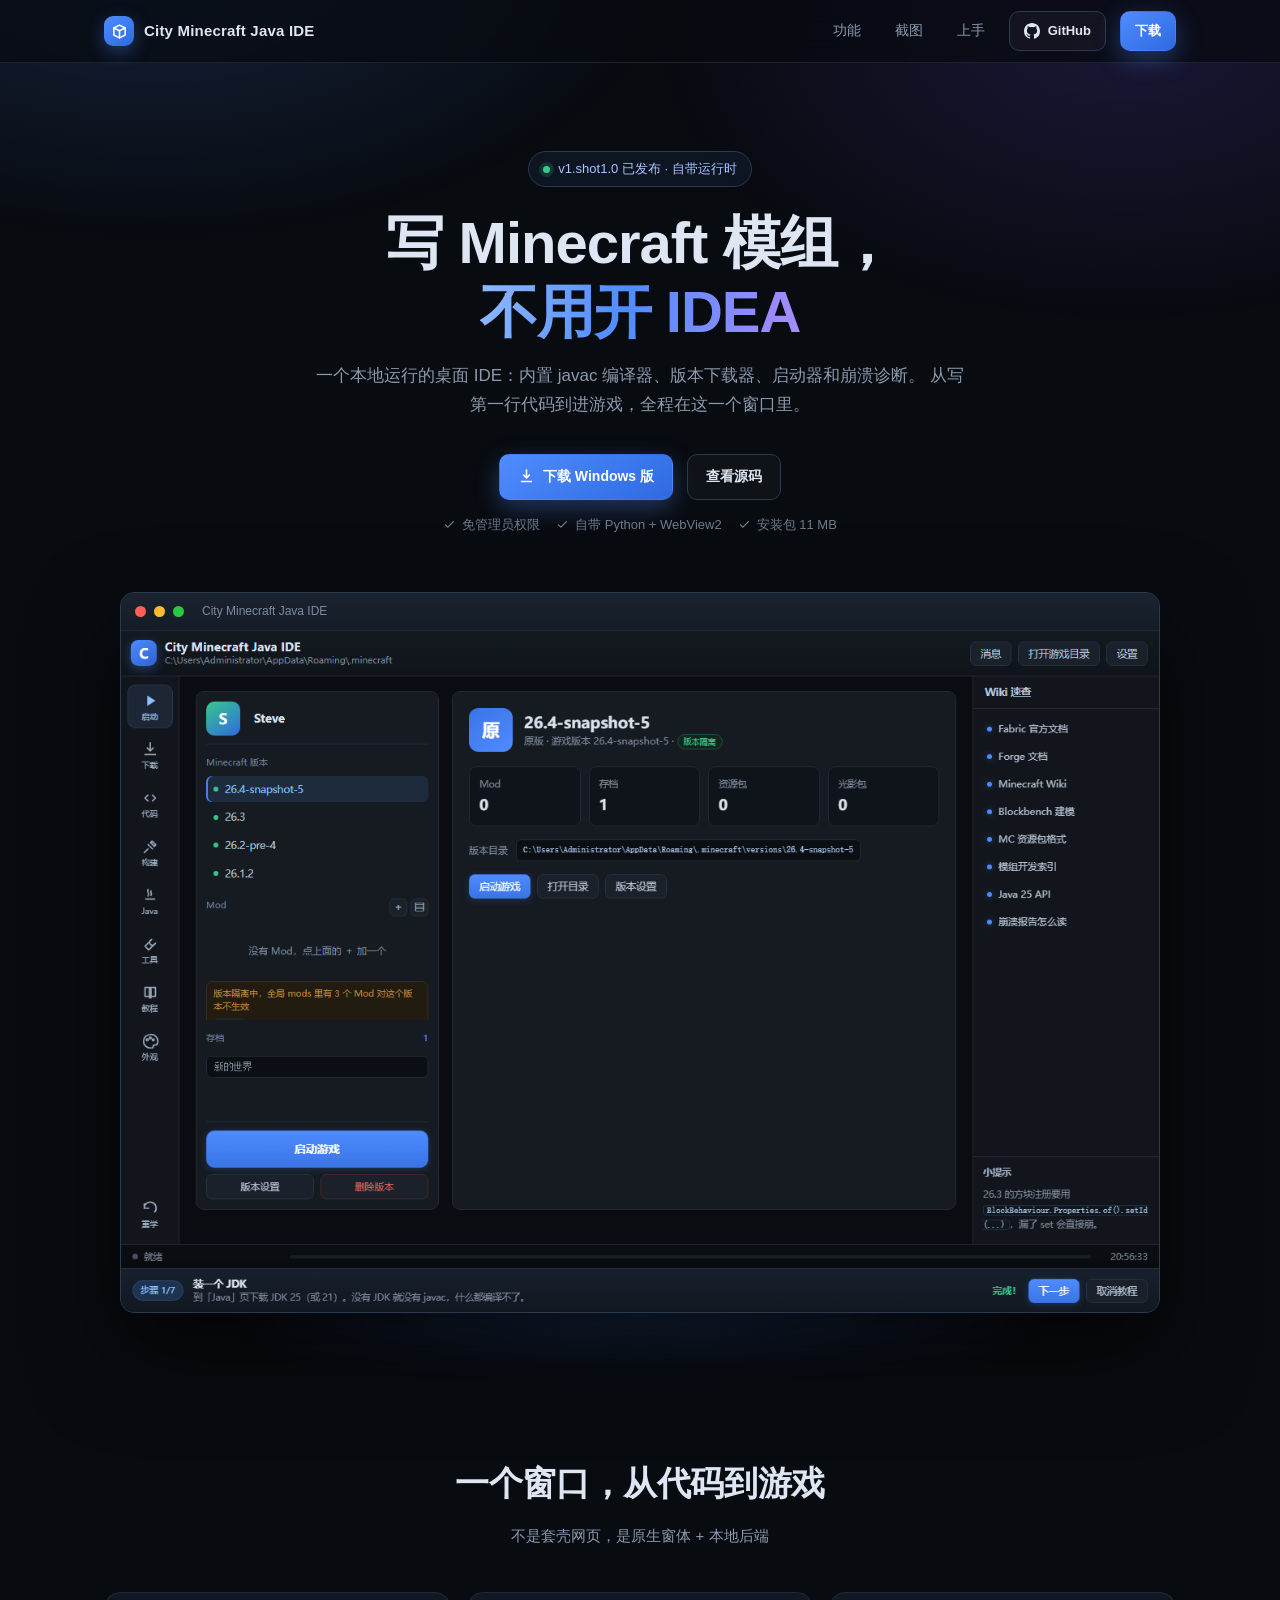
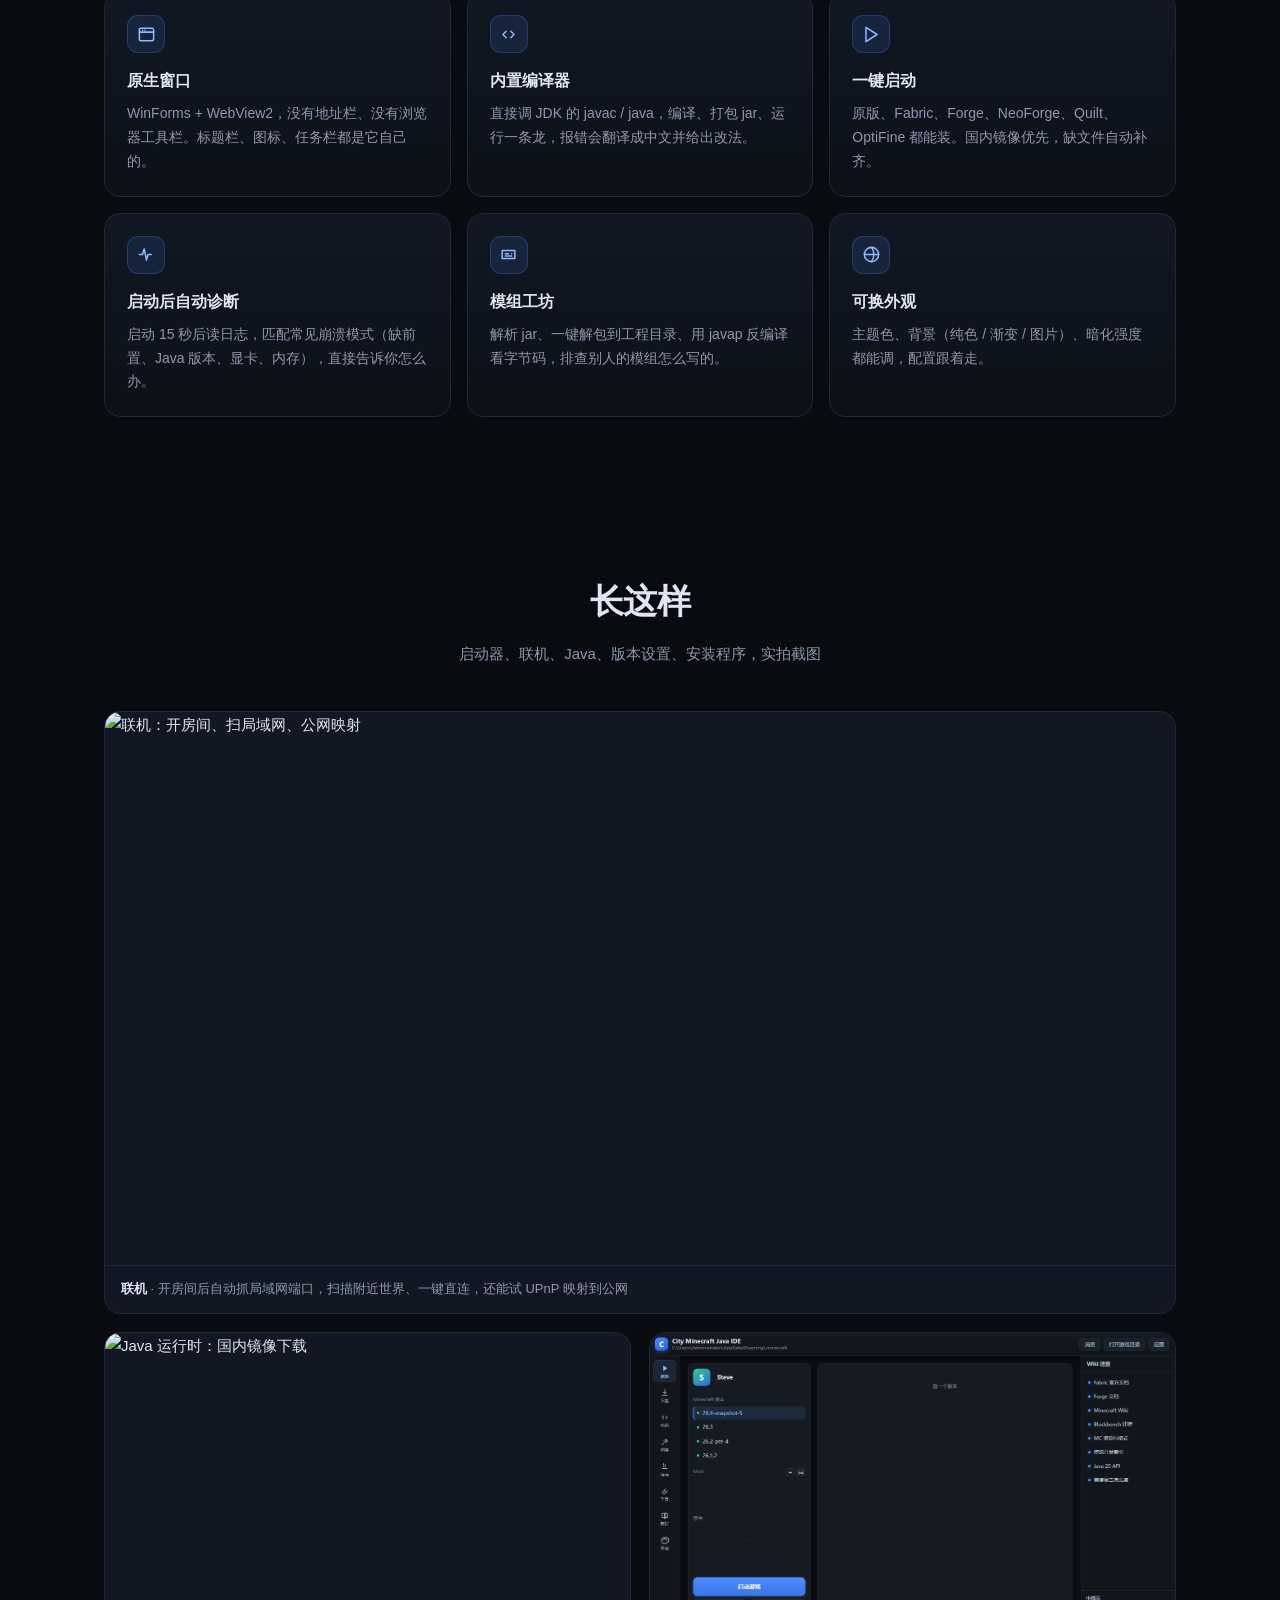
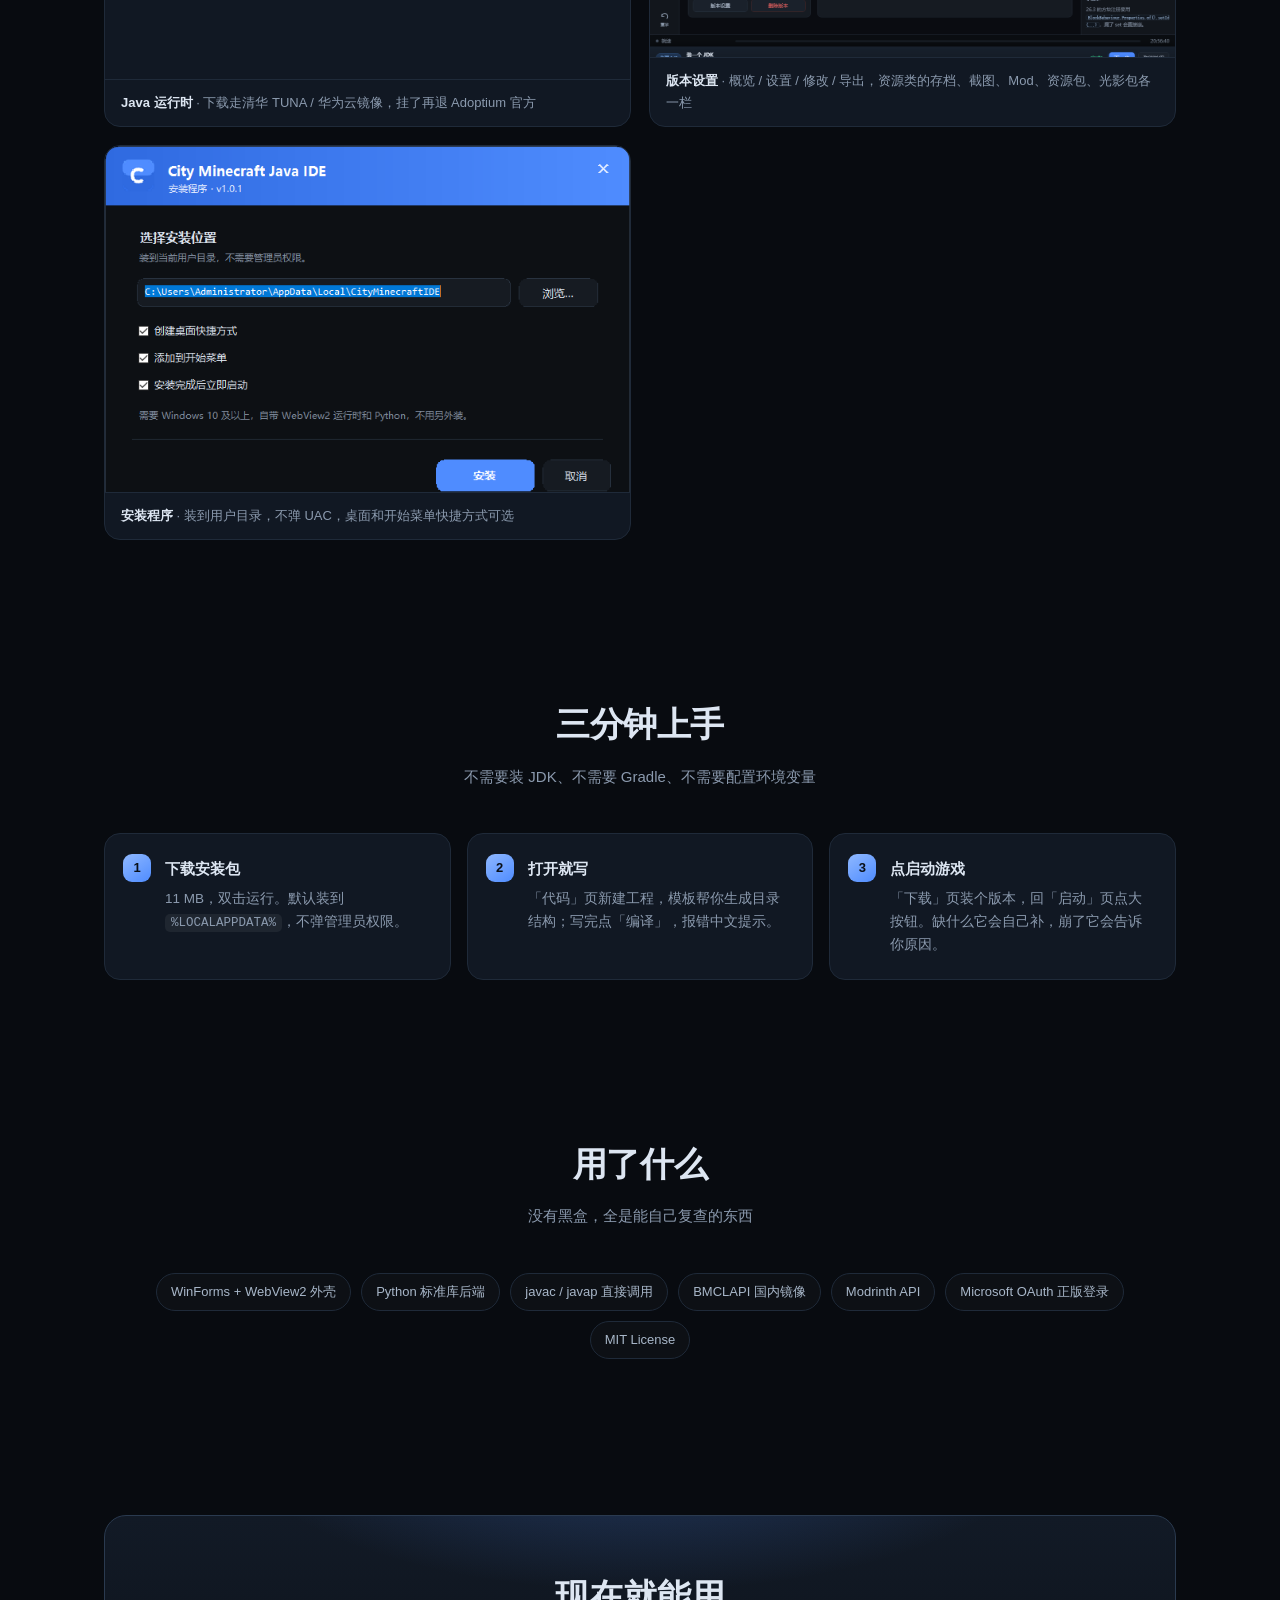
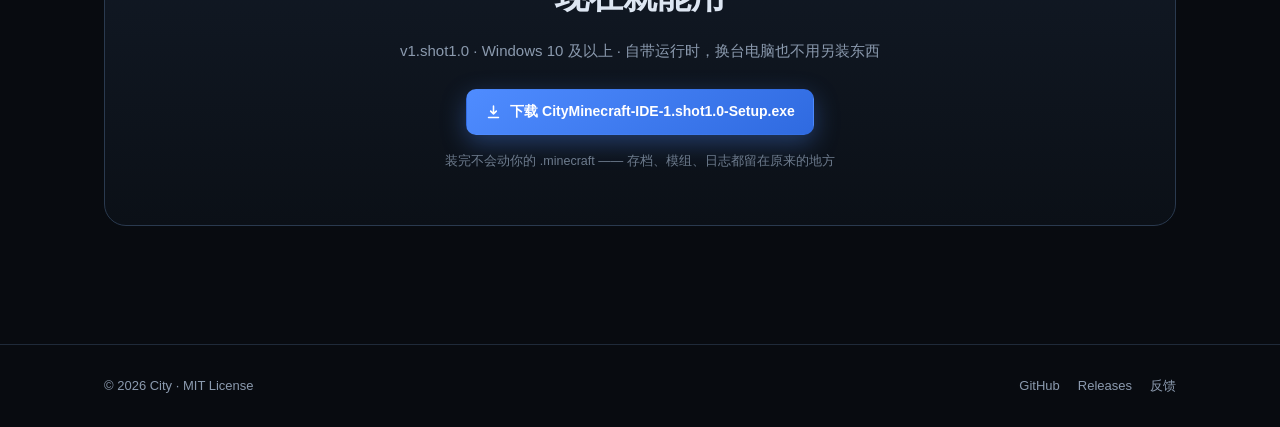
==== commit 69585c6d: "chore: docs/index.html（1.shot1.0）" ====
--- a/docs/index.html
+++ b/docs/index.html
@@ -1,398 +1,402 @@
-<!DOCTYPE html>
-<html lang="zh-CN">
-<head>
-<meta charset="UTF-8" />
-<meta name="viewport" content="width=device-width, initial-scale=1" />
-<title>City Minecraft Java IDE · 本地 Minecraft 模组开发 IDE</title>
-<meta name="description" content="一个给 Minecraft 模组开发用的本地 IDE：原生窗口、内置编译器、一键下载启动、崩溃日志自动诊断。自带运行时，装完就能用。" />
-<meta property="og:title" content="City Minecraft Java IDE" />
-<meta property="og:description" content="原生窗口 · 内置编译器 · 一键启动 · 日志诊断" />
-<meta property="og:image" content="assets/app.png" />
-<link rel="icon" href="assets/icon.svg" />
-<style>
-:root{
-  --bg:#080b10;
-  --bg-2:#0c1118;
-  --panel:#111823;
-  --panel-2:#16202d;
-  --line:#1f2a39;
-  --line-2:#2a3a4f;
-  --text:#dde6f2;
-  --muted:#8b9aae;
-  --accent:#4f8cff;
-  --accent-2:#2f6ae0;
-  --ok:#37c98b;
-  --radius:16px;
-  --max:1120px;
-}
-*{box-sizing:border-box}
-html{scroll-behavior:smooth}
-body{
-  margin:0;
-  background:var(--bg);
-  color:var(--text);
-  font:15px/1.7 -apple-system,BlinkMacSystemFont,"Segoe UI","Microsoft YaHei UI","PingFang SC",sans-serif;
-  -webkit-font-smoothing:antialiased;
-  overflow-x:hidden;
-}
-body::before{
-  content:"";
-  position:fixed;inset:0;
-  background:
-    radial-gradient(900px 520px at 12% -8%, rgba(79,140,255,.20), transparent 60%),
-    radial-gradient(760px 460px at 88% 4%, rgba(122,88,255,.16), transparent 62%),
-    radial-gradient(600px 400px at 50% 100%, rgba(55,201,139,.07), transparent 70%);
-  pointer-events:none;z-index:0;
-}
-a{color:inherit;text-decoration:none}
-.wrap{max-width:var(--max);margin:0 auto;padding:0 24px;position:relative;z-index:1}
-
-/* ---------- header ---------- */
-header{
-  position:sticky;top:0;z-index:50;
-  backdrop-filter:blur(14px);
-  background:rgba(8,11,16,.72);
-  border-bottom:1px solid rgba(31,42,57,.8);
-}
-.nav{display:flex;align-items:center;gap:14px;height:62px}
-.brand{display:flex;align-items:center;gap:10px;font-weight:700;letter-spacing:.2px}
-.brand .logo{
-  width:30px;height:30px;border-radius:9px;
-  background:linear-gradient(145deg,#4f8cff,#2f6ae0);
-  display:grid;place-items:center;
-  box-shadow:0 6px 18px rgba(79,140,255,.35);
-}
-.brand .logo svg{width:17px;height:17px;stroke:#fff;fill:none;stroke-width:2.2;stroke-linecap:round;stroke-linejoin:round}
-.nav .spacer{flex:1}
-.nav a.link{color:var(--muted);font-size:14px;padding:6px 10px;border-radius:8px;transition:.18s}
-.nav a.link:hover{color:var(--text);background:rgba(255,255,255,.05)}
-.btn{
-  display:inline-flex;align-items:center;gap:8px;
-  padding:10px 18px;border-radius:10px;font-weight:600;font-size:14px;
-  border:1px solid transparent;cursor:pointer;transition:.18s;white-space:nowrap;
-}
-.btn-primary{background:linear-gradient(145deg,var(--accent),var(--accent-2));color:#fff;box-shadow:0 8px 24px rgba(79,140,255,.34)}
-.btn-primary:hover{transform:translateY(-1px);box-shadow:0 12px 30px rgba(79,140,255,.45)}
-.btn-ghost{border-color:var(--line-2);background:rgba(255,255,255,.03);color:var(--text)}
-.btn-ghost:hover{background:rgba(255,255,255,.07);border-color:#3a4c66}
-.btn-sm{padding:8px 14px;font-size:13px}
-
-/* ---------- hero ---------- */
-.hero{padding:88px 0 64px;text-align:center}
-.pill{
-  display:inline-flex;align-items:center;gap:8px;
-  padding:6px 14px;border-radius:999px;font-size:13px;
-  border:1px solid var(--line-2);background:rgba(79,140,255,.08);color:#a9c6ff;
-}
-.pill .dot{width:7px;height:7px;border-radius:50%;background:var(--ok);box-shadow:0 0 0 4px rgba(55,201,139,.16)}
-h1{
-  margin:22px auto 16px;max-width:900px;
-  font-size:clamp(34px,5.4vw,58px);line-height:1.18;letter-spacing:-1px;font-weight:800;
-}
-h1 .grad{
-  background:linear-gradient(100deg,#8fb8ff,#4f8cff 45%,#a98bff);
-  -webkit-background-clip:text;background-clip:text;color:transparent;
-}
-.lede{max-width:660px;margin:0 auto;color:var(--muted);font-size:clamp(15px,1.6vw,17px)}
-.cta{display:flex;gap:14px;justify-content:center;flex-wrap:wrap;margin:34px 0 14px}
-.meta{color:#6d7b8d;font-size:13px;display:flex;gap:16px;justify-content:center;flex-wrap:wrap}
-.meta span{display:inline-flex;align-items:center;gap:6px}
-.meta svg{width:13px;height:13px;stroke:currentColor;fill:none;stroke-width:2}
-
-/* ---------- hero shot ---------- */
-.shot{margin:56px auto 0;max-width:1040px;position:relative}
-.shot::after{
-  content:"";position:absolute;left:8%;right:8%;bottom:-40px;height:80px;
-  background:radial-gradient(closest-side,rgba(79,140,255,.35),transparent);
-  filter:blur(24px);z-index:-1;
-}
-.window{
-  border:1px solid var(--line-2);border-radius:14px;overflow:hidden;
-  background:var(--panel);
-  box-shadow:0 40px 90px rgba(0,0,0,.62), 0 0 0 1px rgba(255,255,255,.03) inset;
-}
-.window .bar{
-  display:flex;align-items:center;gap:8px;height:38px;padding:0 14px;
-  background:linear-gradient(#1a2330,#141c27);border-bottom:1px solid var(--line);
-}
-.window .bar i{width:11px;height:11px;border-radius:50%;display:block}
-.window .bar i:nth-child(1){background:#ff5f57}
-.window .bar i:nth-child(2){background:#febc2e}
-.window .bar i:nth-child(3){background:#28c840}
-.window .bar span{margin-left:10px;font-size:12px;color:#7b8ba1}
-.window img{display:block;width:100%;height:auto}
-
-/* ---------- sections ---------- */
-section{padding:78px 0}
-.sec-head{text-align:center;margin-bottom:44px}
-.sec-head h2{font-size:clamp(24px,3vw,34px);margin:0 0 10px;letter-spacing:-.4px}
-.sec-head p{color:var(--muted);margin:0}
-.grid{display:grid;gap:16px;grid-template-columns:repeat(auto-fit,minmax(260px,1fr))}
-.card{
-  background:linear-gradient(180deg,var(--panel),var(--bg-2));
-  border:1px solid var(--line);border-radius:var(--radius);
-  padding:22px;transition:.2s;
-}
-.card:hover{transform:translateY(-3px);border-color:var(--line-2);box-shadow:0 18px 40px rgba(0,0,0,.45)}
-.card .ico{
-  width:38px;height:38px;border-radius:11px;display:grid;place-items:center;margin-bottom:14px;
-  background:rgba(79,140,255,.12);border:1px solid rgba(79,140,255,.24);
-}
-.card .ico svg{width:19px;height:19px;stroke:#8fb8ff;fill:none;stroke-width:1.9;stroke-linecap:round;stroke-linejoin:round}
-.card h3{margin:0 0 8px;font-size:16px}
-.card p{margin:0;color:var(--muted);font-size:14px}
-
-/* ---------- gallery ---------- */
-.gallery{display:grid;gap:18px;grid-template-columns:1fr 1fr}
-.gallery .item:first-child{grid-column:1 / -1}
-.gallery .item{
-  border:1px solid var(--line);border-radius:var(--radius);overflow:hidden;
-  background:var(--panel);transition:.2s;
-}
-.gallery .item:hover{border-color:var(--line-2);transform:translateY(-2px)}
-.gallery img{display:block;width:100%;height:100%;object-fit:cover;object-position:top center}
-.gallery .item{aspect-ratio:16/9}
-.gallery .item:nth-child(n+2){aspect-ratio:4/3}
-.gallery .item{display:flex;flex-direction:column}
-.gallery .item .shot-box{flex:1 1 auto;min-height:0;overflow:hidden}
-.gallery .item img{object-position:top center}
-.gallery .cap{padding:12px 16px;border-top:1px solid var(--line);font-size:13px;color:var(--muted)}
-.gallery .cap b{color:var(--text);font-weight:600}
-
-/* ---------- steps ---------- */
-.steps{display:grid;gap:16px;grid-template-columns:repeat(auto-fit,minmax(240px,1fr));counter-reset:s}
-.step{position:relative;padding:22px 22px 22px 60px;border:1px solid var(--line);border-radius:var(--radius);background:var(--panel)}
-.step::before{
-  counter-increment:s;content:counter(s);
-  position:absolute;left:18px;top:20px;width:28px;height:28px;border-radius:9px;
-  display:grid;place-items:center;font-weight:700;font-size:13px;color:#0a1018;
-  background:linear-gradient(145deg,#8fb8ff,#4f8cff);
-}
-.step h4{margin:0 0 6px;font-size:15px}
-.step p{margin:0;color:var(--muted);font-size:13.5px}
-.step code{background:rgba(255,255,255,.06);padding:2px 6px;border-radius:5px;font-size:12.5px}
-
-/* ---------- tags ---------- */
-.tags{display:flex;gap:10px;flex-wrap:wrap;justify-content:center}
-.tag{
-  padding:7px 14px;border-radius:999px;font-size:13px;color:#a8b7c9;
-  border:1px solid var(--line);background:rgba(255,255,255,.025);
-}
-
-/* ---------- download ---------- */
-.dl{
-  position:relative;overflow:hidden;
-  border:1px solid var(--line-2);border-radius:22px;
-  background:
-    radial-gradient(600px 240px at 50% -30%, rgba(79,140,255,.30), transparent 70%),
-    linear-gradient(180deg,#121a26,#0b1017);
-  padding:52px 28px;text-align:center;
-}
-.dl h2{font-size:clamp(24px,3.2vw,34px);margin:0 0 12px}
-.dl p{color:var(--muted);margin:0 auto 26px;max-width:520px}
-.dl .sub{margin-top:16px;font-size:12.5px;color:#6d7b8d}
-
-/* ---------- footer ---------- */
-footer{border-top:1px solid var(--line);padding:30px 0;margin-top:40px}
-.foot{display:flex;gap:18px;align-items:center;justify-content:space-between;flex-wrap:wrap;color:var(--muted);font-size:13px}
-.foot .links{display:flex;gap:18px}
-.foot a:hover{color:var(--text)}
-
-@media (max-width:820px){
-  .gallery{grid-template-columns:1fr}
-  .hero{padding:60px 0 40px}
-  .nav a.link{display:none}
-}
-</style>
-</head>
-<body>
-
-<header>
-  <div class="wrap nav">
-    <a class="brand" href="#top">
-      <span class="logo">
-        <svg viewBox="0 0 24 24"><path d="M4 7l8-4 8 4v10l-8 4-8-4z"/><path d="M4 7l8 4 8-4M12 11v10"/></svg>
-      </span>
-      City Minecraft Java IDE
-    </a>
-    <div class="spacer"></div>
-    <a class="link" href="#features">功能</a>
-    <a class="link" href="#shots">截图</a>
-    <a class="link" href="#start">上手</a>
-    <a class="btn btn-ghost btn-sm" href="https://github.com/citybiome/city-minecraft-ide" target="_blank" rel="noopener">
-      <svg width="16" height="16" viewBox="0 0 16 16" fill="currentColor"><path d="M8 0C3.58 0 0 3.58 0 8a8 8 0 005.47 7.59c.4.07.55-.17.55-.38v-1.34c-2.23.49-2.7-1.07-2.7-1.07-.36-.92-.89-1.17-.89-1.17-.73-.5.05-.49.05-.49.81.06 1.23.83 1.23.83.72 1.23 1.88.87 2.34.67.07-.52.28-.87.5-1.07-1.77-.2-3.64-.89-3.64-3.95 0-.87.31-1.59.82-2.15-.08-.2-.36-1.02.08-2.12 0 0 .67-.21 2.2.82a7.6 7.6 0 014 0c1.53-1.03 2.2-.82 2.2-.82.44 1.1.16 1.92.08 2.12.51.56.82 1.28.82 2.15 0 3.07-1.87 3.75-3.65 3.95.29.25.54.73.54 1.48v2.2c0 .21.15.46.55.38A8 8 0 0016 8c0-4.42-3.58-8-8-8z"/></svg>
-      GitHub
-    </a>
-    <a class="btn btn-primary btn-sm" href="#download">下载</a>
-  </div>
-</header>
-
-<main id="top">
-
-  <div class="wrap hero">
-    <span class="pill"><span class="dot"></span>v1.0.2 已发布 · 自带运行时</span>
-    <h1>写 Minecraft 模组，<br><span class="grad">不用开 IDEA</span></h1>
-    <p class="lede">
-      一个本地运行的桌面 IDE：内置 javac 编译器、版本下载器、启动器和崩溃诊断。
-      从写第一行代码到进游戏，全程在这一个窗口里。
-    </p>
-
-    <div class="cta">
-      <a class="btn btn-primary" href="https://github.com/citybiome/city-minecraft-ide/releases/download/v1.0.2/CityMinecraft-IDE-1.0.2-Setup.exe">
-        <svg width="17" height="17" viewBox="0 0 24 24" fill="none" stroke="currentColor" stroke-width="2.2" stroke-linecap="round" stroke-linejoin="round"><path d="M12 3v11m0 0l-4-4m4 4l4-4M5 19h14"/></svg>
-        下载 Windows 版
-      </a>
-      <a class="btn btn-ghost" href="https://github.com/citybiome/city-minecraft-ide" target="_blank" rel="noopener">查看源码</a>
-    </div>
-
-    <div class="meta">
-      <span><svg viewBox="0 0 24 24"><path d="M20 6L9 17l-5-5"/></svg>免管理员权限</span>
-      <span><svg viewBox="0 0 24 24"><path d="M20 6L9 17l-5-5"/></svg>自带 Python + WebView2</span>
-      <span><svg viewBox="0 0 24 24"><path d="M20 6L9 17l-5-5"/></svg>安装包 11 MB</span>
-    </div>
-
-    <div class="shot">
-      <div class="window">
-        <div class="bar"><i></i><i></i><i></i><span>City Minecraft Java IDE</span></div>
-        <img src="assets/app.png" alt="启动器界面：左侧版本/Mod/存档列表，右侧版本详情" />
-      </div>
-    </div>
-  </div>
-
-  <section id="features">
-    <div class="wrap">
-      <div class="sec-head">
-        <h2>一个窗口，从代码到游戏</h2>
-        <p>不是套壳网页，是原生窗体 + 本地后端</p>
-      </div>
-
-      <div class="grid">
-        <div class="card">
-          <div class="ico"><svg viewBox="0 0 24 24"><rect x="3" y="4" width="18" height="16" rx="2"/><path d="M3 9h18M7 6.5h.01M10 6.5h.01"/></svg></div>
-          <h3>原生窗口</h3>
-          <p>WinForms + WebView2，没有地址栏、没有浏览器工具栏。标题栏、图标、任务栏都是它自己的。</p>
-        </div>
-        <div class="card">
-          <div class="ico"><svg viewBox="0 0 24 24"><path d="M9 8l-4 4 4 4M15 8l4 4-4 4"/></svg></div>
-          <h3>内置编译器</h3>
-          <p>直接调 JDK 的 javac / java，编译、打包 jar、运行一条龙，报错会翻译成中文并给出改法。</p>
-        </div>
-        <div class="card">
-          <div class="ico"><svg viewBox="0 0 24 24"><path d="M5 3l14 9-14 9z"/></svg></div>
-          <h3>一键启动</h3>
-          <p>原版、Fabric、Forge、NeoForge、Quilt、OptiFine 都能装。国内镜像优先，缺文件自动补齐。</p>
-        </div>
-        <div class="card">
-          <div class="ico"><svg viewBox="0 0 24 24"><path d="M3 12h4l2-7 3 14 2-7h4"/></svg></div>
-          <h3>启动后自动诊断</h3>
-          <p>启动 15 秒后读日志，匹配常见崩溃模式（缺前置、Java 版本、显卡、内存），直接告诉你怎么办。</p>
-        </div>
-        <div class="card">
-          <div class="ico"><svg viewBox="0 0 24 24"><path d="M4 7h16v10H4z"/><path d="M8 11h4M16 11h.01M8 14h8"/></svg></div>
-          <h3>模组工坊</h3>
-          <p>解析 jar、一键解包到工程目录、用 javap 反编译看字节码，排查别人的模组怎么写的。</p>
-        </div>
-        <div class="card">
-          <div class="ico"><svg viewBox="0 0 24 24"><circle cx="12" cy="12" r="9"/><path d="M12 3a15 15 0 010 18M3 12h18"/></svg></div>
-          <h3>可换外观</h3>
-          <p>主题色、背景（纯色 / 渐变 / 图片）、暗化强度都能调，配置跟着走。</p>
-        </div>
-      </div>
-    </div>
-  </section>
-
-  <section id="shots">
-    <div class="wrap">
-      <div class="sec-head">
-        <h2>长这样</h2>
-        <p>安装、启动、更新，三张实拍截图</p>
-      </div>
-
-      <div class="gallery">
-        <div class="item">
-          <div class="shot-box"><img src="assets/update.png" alt="更新提示弹窗" /></div>
-          <div class="cap"><b>新版本提示</b> · 启动时检查 GitHub release，有新版直接弹窗，能看更新日志、跳过这个版本或立即更新</div>
-        </div>
-        <div class="item">
-          <div class="shot-box"><img src="assets/settings.png" alt="版本设置面板" /></div>
-          <div class="cap"><b>版本设置</b> · 概览 / 设置 / 修改 / 导出，资源类的存档、截图、Mod、资源包、光影包各一栏</div>
-        </div>
-        <div class="item">
-          <div class="shot-box"><img src="assets/installer.png" alt="安装程序" /></div>
-          <div class="cap"><b>安装程序</b> · 装到用户目录，不弹 UAC，桌面和开始菜单快捷方式可选</div>
-        </div>
-      </div>
-    </div>
-  </section>
-
-  <section id="start">
-    <div class="wrap">
-      <div class="sec-head">
-        <h2>三分钟上手</h2>
-        <p>不需要装 JDK、不需要 Gradle、不需要配置环境变量</p>
-      </div>
-
-      <div class="steps">
-        <div class="step">
-          <h4>下载安装包</h4>
-          <p>11 MB，双击运行。默认装到 <code>%LOCALAPPDATA%</code>，不弹管理员权限。</p>
-        </div>
-        <div class="step">
-          <h4>打开就写</h4>
-          <p>「代码」页新建工程，模板帮你生成目录结构；写完点「编译」，报错中文提示。</p>
-        </div>
-        <div class="step">
-          <h4>点启动游戏</h4>
-          <p>「下载」页装个版本，回「启动」页点大按钮。缺什么它会自己补，崩了它会告诉你原因。</p>
-        </div>
-      </div>
-    </div>
-  </section>
-
-  <section>
-    <div class="wrap">
-      <div class="sec-head">
-        <h2>用了什么</h2>
-        <p>没有黑盒，全是能自己复查的东西</p>
-      </div>
-      <div class="tags">
-        <span class="tag">WinForms + WebView2 外壳</span>
-        <span class="tag">Python 标准库后端</span>
-        <span class="tag">javac / javap 直接调用</span>
-        <span class="tag">BMCLAPI 国内镜像</span>
-        <span class="tag">Modrinth API</span>
-        <span class="tag">Microsoft OAuth 正版登录</span>
-        <span class="tag">MIT License</span>
-      </div>
-    </div>
-  </section>
-
-  <section id="download">
-    <div class="wrap">
-      <div class="dl">
-        <h2>现在就能用</h2>
-        <p>v1.0.2 · Windows 10 及以上 · 自带运行时，换台电脑也不用另装东西</p>
-        <a class="btn btn-primary" href="https://github.com/citybiome/city-minecraft-ide/releases/download/v1.0.2/CityMinecraft-IDE-1.0.2-Setup.exe">
-          <svg width="17" height="17" viewBox="0 0 24 24" fill="none" stroke="currentColor" stroke-width="2.2" stroke-linecap="round" stroke-linejoin="round"><path d="M12 3v11m0 0l-4-4m4 4l4-4M5 19h14"/></svg>
-          下载 CityMinecraft-IDE-1.0.2-Setup.exe
-        </a>
-        <div class="sub">装完不会动你的 .minecraft —— 存档、模组、日志都留在原来的地方</div>
-      </div>
-    </div>
-  </section>
-
-</main>
-
-<footer>
-  <div class="wrap foot">
-    <div>© 2026 City · MIT License</div>
-    <div class="links">
-      <a href="https://github.com/citybiome/city-minecraft-ide">GitHub</a>
-      <a href="https://github.com/citybiome/city-minecraft-ide/releases">Releases</a>
-      <a href="https://github.com/citybiome/city-minecraft-ide/issues">反馈</a>
-    </div>
-  </div>
-</footer>
-
-</body>
-</html>
+<!DOCTYPE html>
+<html lang="zh-CN">
+<head>
+<meta charset="UTF-8" />
+<meta name="viewport" content="width=device-width, initial-scale=1" />
+<title>City Minecraft Java IDE · 本地 Minecraft 模组开发 IDE</title>
+<meta name="description" content="一个给 Minecraft 模组开发用的本地 IDE：原生窗口、内置编译器、一键下载启动、崩溃日志自动诊断。自带运行时，装完就能用。" />
+<meta property="og:title" content="City Minecraft Java IDE" />
+<meta property="og:description" content="原生窗口 · 内置编译器 · 一键启动 · 日志诊断" />
+<meta property="og:image" content="assets/app.png" />
+<link rel="icon" href="assets/icon.svg" />
+<style>
+:root{
+  --bg:#080b10;
+  --bg-2:#0c1118;
+  --panel:#111823;
+  --panel-2:#16202d;
+  --line:#1f2a39;
+  --line-2:#2a3a4f;
+  --text:#dde6f2;
+  --muted:#8b9aae;
+  --accent:#4f8cff;
+  --accent-2:#2f6ae0;
+  --ok:#37c98b;
+  --radius:16px;
+  --max:1120px;
+}
+*{box-sizing:border-box}
+html{scroll-behavior:smooth}
+body{
+  margin:0;
+  background:var(--bg);
+  color:var(--text);
+  font:15px/1.7 -apple-system,BlinkMacSystemFont,"Segoe UI","Microsoft YaHei UI","PingFang SC",sans-serif;
+  -webkit-font-smoothing:antialiased;
+  overflow-x:hidden;
+}
+body::before{
+  content:"";
+  position:fixed;inset:0;
+  background:
+    radial-gradient(900px 520px at 12% -8%, rgba(79,140,255,.20), transparent 60%),
+    radial-gradient(760px 460px at 88% 4%, rgba(122,88,255,.16), transparent 62%),
+    radial-gradient(600px 400px at 50% 100%, rgba(55,201,139,.07), transparent 70%);
+  pointer-events:none;z-index:0;
+}
+a{color:inherit;text-decoration:none}
+.wrap{max-width:var(--max);margin:0 auto;padding:0 24px;position:relative;z-index:1}
+
+/* ---------- header ---------- */
+header{
+  position:sticky;top:0;z-index:50;
+  backdrop-filter:blur(14px);
+  background:rgba(8,11,16,.72);
+  border-bottom:1px solid rgba(31,42,57,.8);
+}
+.nav{display:flex;align-items:center;gap:14px;height:62px}
+.brand{display:flex;align-items:center;gap:10px;font-weight:700;letter-spacing:.2px}
+.brand .logo{
+  width:30px;height:30px;border-radius:9px;
+  background:linear-gradient(145deg,#4f8cff,#2f6ae0);
+  display:grid;place-items:center;
+  box-shadow:0 6px 18px rgba(79,140,255,.35);
+}
+.brand .logo svg{width:17px;height:17px;stroke:#fff;fill:none;stroke-width:2.2;stroke-linecap:round;stroke-linejoin:round}
+.nav .spacer{flex:1}
+.nav a.link{color:var(--muted);font-size:14px;padding:6px 10px;border-radius:8px;transition:.18s}
+.nav a.link:hover{color:var(--text);background:rgba(255,255,255,.05)}
+.btn{
+  display:inline-flex;align-items:center;gap:8px;
+  padding:10px 18px;border-radius:10px;font-weight:600;font-size:14px;
+  border:1px solid transparent;cursor:pointer;transition:.18s;white-space:nowrap;
+}
+.btn-primary{background:linear-gradient(145deg,var(--accent),var(--accent-2));color:#fff;box-shadow:0 8px 24px rgba(79,140,255,.34)}
+.btn-primary:hover{transform:translateY(-1px);box-shadow:0 12px 30px rgba(79,140,255,.45)}
+.btn-ghost{border-color:var(--line-2);background:rgba(255,255,255,.03);color:var(--text)}
+.btn-ghost:hover{background:rgba(255,255,255,.07);border-color:#3a4c66}
+.btn-sm{padding:8px 14px;font-size:13px}
+
+/* ---------- hero ---------- */
+.hero{padding:88px 0 64px;text-align:center}
+.pill{
+  display:inline-flex;align-items:center;gap:8px;
+  padding:6px 14px;border-radius:999px;font-size:13px;
+  border:1px solid var(--line-2);background:rgba(79,140,255,.08);color:#a9c6ff;
+}
+.pill .dot{width:7px;height:7px;border-radius:50%;background:var(--ok);box-shadow:0 0 0 4px rgba(55,201,139,.16)}
+h1{
+  margin:22px auto 16px;max-width:900px;
+  font-size:clamp(34px,5.4vw,58px);line-height:1.18;letter-spacing:-1px;font-weight:800;
+}
+h1 .grad{
+  background:linear-gradient(100deg,#8fb8ff,#4f8cff 45%,#a98bff);
+  -webkit-background-clip:text;background-clip:text;color:transparent;
+}
+.lede{max-width:660px;margin:0 auto;color:var(--muted);font-size:clamp(15px,1.6vw,17px)}
+.cta{display:flex;gap:14px;justify-content:center;flex-wrap:wrap;margin:34px 0 14px}
+.meta{color:#6d7b8d;font-size:13px;display:flex;gap:16px;justify-content:center;flex-wrap:wrap}
+.meta span{display:inline-flex;align-items:center;gap:6px}
+.meta svg{width:13px;height:13px;stroke:currentColor;fill:none;stroke-width:2}
+
+/* ---------- hero shot ---------- */
+.shot{margin:56px auto 0;max-width:1040px;position:relative}
+.shot::after{
+  content:"";position:absolute;left:8%;right:8%;bottom:-40px;height:80px;
+  background:radial-gradient(closest-side,rgba(79,140,255,.35),transparent);
+  filter:blur(24px);z-index:-1;
+}
+.window{
+  border:1px solid var(--line-2);border-radius:14px;overflow:hidden;
+  background:var(--panel);
+  box-shadow:0 40px 90px rgba(0,0,0,.62), 0 0 0 1px rgba(255,255,255,.03) inset;
+}
+.window .bar{
+  display:flex;align-items:center;gap:8px;height:38px;padding:0 14px;
+  background:linear-gradient(#1a2330,#141c27);border-bottom:1px solid var(--line);
+}
+.window .bar i{width:11px;height:11px;border-radius:50%;display:block}
+.window .bar i:nth-child(1){background:#ff5f57}
+.window .bar i:nth-child(2){background:#febc2e}
+.window .bar i:nth-child(3){background:#28c840}
+.window .bar span{margin-left:10px;font-size:12px;color:#7b8ba1}
+.window img{display:block;width:100%;height:auto}
+
+/* ---------- sections ---------- */
+section{padding:78px 0}
+.sec-head{text-align:center;margin-bottom:44px}
+.sec-head h2{font-size:clamp(24px,3vw,34px);margin:0 0 10px;letter-spacing:-.4px}
+.sec-head p{color:var(--muted);margin:0}
+.grid{display:grid;gap:16px;grid-template-columns:repeat(auto-fit,minmax(260px,1fr))}
+.card{
+  background:linear-gradient(180deg,var(--panel),var(--bg-2));
+  border:1px solid var(--line);border-radius:var(--radius);
+  padding:22px;transition:.2s;
+}
+.card:hover{transform:translateY(-3px);border-color:var(--line-2);box-shadow:0 18px 40px rgba(0,0,0,.45)}
+.card .ico{
+  width:38px;height:38px;border-radius:11px;display:grid;place-items:center;margin-bottom:14px;
+  background:rgba(79,140,255,.12);border:1px solid rgba(79,140,255,.24);
+}
+.card .ico svg{width:19px;height:19px;stroke:#8fb8ff;fill:none;stroke-width:1.9;stroke-linecap:round;stroke-linejoin:round}
+.card h3{margin:0 0 8px;font-size:16px}
+.card p{margin:0;color:var(--muted);font-size:14px}
+
+/* ---------- gallery ---------- */
+.gallery{display:grid;gap:18px;grid-template-columns:1fr 1fr}
+.gallery .item:first-child{grid-column:1 / -1}
+.gallery .item{
+  border:1px solid var(--line);border-radius:var(--radius);overflow:hidden;
+  background:var(--panel);transition:.2s;
+}
+.gallery .item:hover{border-color:var(--line-2);transform:translateY(-2px)}
+.gallery img{display:block;width:100%;height:100%;object-fit:cover;object-position:top center}
+.gallery .item{aspect-ratio:16/9}
+.gallery .item:nth-child(n+2){aspect-ratio:4/3}
+.gallery .item{display:flex;flex-direction:column}
+.gallery .item .shot-box{flex:1 1 auto;min-height:0;overflow:hidden}
+.gallery .item img{object-position:top center}
+.gallery .cap{padding:12px 16px;border-top:1px solid var(--line);font-size:13px;color:var(--muted)}
+.gallery .cap b{color:var(--text);font-weight:600}
+
+/* ---------- steps ---------- */
+.steps{display:grid;gap:16px;grid-template-columns:repeat(auto-fit,minmax(240px,1fr));counter-reset:s}
+.step{position:relative;padding:22px 22px 22px 60px;border:1px solid var(--line);border-radius:var(--radius);background:var(--panel)}
+.step::before{
+  counter-increment:s;content:counter(s);
+  position:absolute;left:18px;top:20px;width:28px;height:28px;border-radius:9px;
+  display:grid;place-items:center;font-weight:700;font-size:13px;color:#0a1018;
+  background:linear-gradient(145deg,#8fb8ff,#4f8cff);
+}
+.step h4{margin:0 0 6px;font-size:15px}
+.step p{margin:0;color:var(--muted);font-size:13.5px}
+.step code{background:rgba(255,255,255,.06);padding:2px 6px;border-radius:5px;font-size:12.5px}
+
+/* ---------- tags ---------- */
+.tags{display:flex;gap:10px;flex-wrap:wrap;justify-content:center}
+.tag{
+  padding:7px 14px;border-radius:999px;font-size:13px;color:#a8b7c9;
+  border:1px solid var(--line);background:rgba(255,255,255,.025);
+}
+
+/* ---------- download ---------- */
+.dl{
+  position:relative;overflow:hidden;
+  border:1px solid var(--line-2);border-radius:22px;
+  background:
+    radial-gradient(600px 240px at 50% -30%, rgba(79,140,255,.30), transparent 70%),
+    linear-gradient(180deg,#121a26,#0b1017);
+  padding:52px 28px;text-align:center;
+}
+.dl h2{font-size:clamp(24px,3.2vw,34px);margin:0 0 12px}
+.dl p{color:var(--muted);margin:0 auto 26px;max-width:520px}
+.dl .sub{margin-top:16px;font-size:12.5px;color:#6d7b8d}
+
+/* ---------- footer ---------- */
+footer{border-top:1px solid var(--line);padding:30px 0;margin-top:40px}
+.foot{display:flex;gap:18px;align-items:center;justify-content:space-between;flex-wrap:wrap;color:var(--muted);font-size:13px}
+.foot .links{display:flex;gap:18px}
+.foot a:hover{color:var(--text)}
+
+@media (max-width:820px){
+  .gallery{grid-template-columns:1fr}
+  .hero{padding:60px 0 40px}
+  .nav a.link{display:none}
+}
+</style>
+</head>
+<body>
+
+<header>
+  <div class="wrap nav">
+    <a class="brand" href="#top">
+      <span class="logo">
+        <svg viewBox="0 0 24 24"><path d="M4 7l8-4 8 4v10l-8 4-8-4z"/><path d="M4 7l8 4 8-4M12 11v10"/></svg>
+      </span>
+      City Minecraft Java IDE
+    </a>
+    <div class="spacer"></div>
+    <a class="link" href="#features">功能</a>
+    <a class="link" href="#shots">截图</a>
+    <a class="link" href="#start">上手</a>
+    <a class="btn btn-ghost btn-sm" href="https://github.com/citybiome/city-minecraft-ide" target="_blank" rel="noopener">
+      <svg width="16" height="16" viewBox="0 0 16 16" fill="currentColor"><path d="M8 0C3.58 0 0 3.58 0 8a8 8 0 005.47 7.59c.4.07.55-.17.55-.38v-1.34c-2.23.49-2.7-1.07-2.7-1.07-.36-.92-.89-1.17-.89-1.17-.73-.5.05-.49.05-.49.81.06 1.23.83 1.23.83.72 1.23 1.88.87 2.34.67.07-.52.28-.87.5-1.07-1.77-.2-3.64-.89-3.64-3.95 0-.87.31-1.59.82-2.15-.08-.2-.36-1.02.08-2.12 0 0 .67-.21 2.2.82a7.6 7.6 0 014 0c1.53-1.03 2.2-.82 2.2-.82.44 1.1.16 1.92.08 2.12.51.56.82 1.28.82 2.15 0 3.07-1.87 3.75-3.65 3.95.29.25.54.73.54 1.48v2.2c0 .21.15.46.55.38A8 8 0 0016 8c0-4.42-3.58-8-8-8z"/></svg>
+      GitHub
+    </a>
+    <a class="btn btn-primary btn-sm" href="#download">下载</a>
+  </div>
+</header>
+
+<main id="top">
+
+  <div class="wrap hero">
+    <span class="pill"><span class="dot"></span>v1.shot1.0 已发布 · 自带运行时</span>
+    <h1>写 Minecraft 模组，<br><span class="grad">不用开 IDEA</span></h1>
+    <p class="lede">
+      一个本地运行的桌面 IDE：内置 javac 编译器、版本下载器、启动器和崩溃诊断。
+      从写第一行代码到进游戏，全程在这一个窗口里。
+    </p>
+
+    <div class="cta">
+      <a class="btn btn-primary" href="https://github.com/citybiome/city-minecraft-ide/releases/download/v1.shot1.0/CityMinecraft-IDE-1.shot1.0-Setup.exe">
+        <svg width="17" height="17" viewBox="0 0 24 24" fill="none" stroke="currentColor" stroke-width="2.2" stroke-linecap="round" stroke-linejoin="round"><path d="M12 3v11m0 0l-4-4m4 4l4-4M5 19h14"/></svg>
+        下载 Windows 版
+      </a>
+      <a class="btn btn-ghost" href="https://github.com/citybiome/city-minecraft-ide" target="_blank" rel="noopener">查看源码</a>
+    </div>
+
+    <div class="meta">
+      <span><svg viewBox="0 0 24 24"><path d="M20 6L9 17l-5-5"/></svg>免管理员权限</span>
+      <span><svg viewBox="0 0 24 24"><path d="M20 6L9 17l-5-5"/></svg>自带 Python + WebView2</span>
+      <span><svg viewBox="0 0 24 24"><path d="M20 6L9 17l-5-5"/></svg>安装包 11 MB</span>
+    </div>
+
+    <div class="shot">
+      <div class="window">
+        <div class="bar"><i></i><i></i><i></i><span>City Minecraft Java IDE</span></div>
+        <img src="assets/app.png" alt="启动器界面：左侧版本/Mod/存档列表，右侧版本详情" />
+      </div>
+    </div>
+  </div>
+
+  <section id="features">
+    <div class="wrap">
+      <div class="sec-head">
+        <h2>一个窗口，从代码到游戏</h2>
+        <p>不是套壳网页，是原生窗体 + 本地后端</p>
+      </div>
+
+      <div class="grid">
+        <div class="card">
+          <div class="ico"><svg viewBox="0 0 24 24"><rect x="3" y="4" width="18" height="16" rx="2"/><path d="M3 9h18M7 6.5h.01M10 6.5h.01"/></svg></div>
+          <h3>原生窗口</h3>
+          <p>WinForms + WebView2，没有地址栏、没有浏览器工具栏。标题栏、图标、任务栏都是它自己的。</p>
+        </div>
+        <div class="card">
+          <div class="ico"><svg viewBox="0 0 24 24"><path d="M9 8l-4 4 4 4M15 8l4 4-4 4"/></svg></div>
+          <h3>内置编译器</h3>
+          <p>直接调 JDK 的 javac / java，编译、打包 jar、运行一条龙，报错会翻译成中文并给出改法。</p>
+        </div>
+        <div class="card">
+          <div class="ico"><svg viewBox="0 0 24 24"><path d="M5 3l14 9-14 9z"/></svg></div>
+          <h3>一键启动</h3>
+          <p>原版、Fabric、Forge、NeoForge、Quilt、OptiFine 都能装。国内镜像优先，缺文件自动补齐。</p>
+        </div>
+        <div class="card">
+          <div class="ico"><svg viewBox="0 0 24 24"><path d="M3 12h4l2-7 3 14 2-7h4"/></svg></div>
+          <h3>启动后自动诊断</h3>
+          <p>启动 15 秒后读日志，匹配常见崩溃模式（缺前置、Java 版本、显卡、内存），直接告诉你怎么办。</p>
+        </div>
+        <div class="card">
+          <div class="ico"><svg viewBox="0 0 24 24"><path d="M4 7h16v10H4z"/><path d="M8 11h4M16 11h.01M8 14h8"/></svg></div>
+          <h3>模组工坊</h3>
+          <p>解析 jar、一键解包到工程目录、用 javap 反编译看字节码，排查别人的模组怎么写的。</p>
+        </div>
+        <div class="card">
+          <div class="ico"><svg viewBox="0 0 24 24"><circle cx="12" cy="12" r="9"/><path d="M12 3a15 15 0 010 18M3 12h18"/></svg></div>
+          <h3>可换外观</h3>
+          <p>主题色、背景（纯色 / 渐变 / 图片）、暗化强度都能调，配置跟着走。</p>
+        </div>
+      </div>
+    </div>
+  </section>
+
+  <section id="shots">
+    <div class="wrap">
+      <div class="sec-head">
+        <h2>长这样</h2>
+        <p>启动器、联机、Java、版本设置、安装程序，实拍截图</p>
+      </div>
+
+      <div class="gallery">
+        <div class="item">
+          <div class="shot-box"><img src="assets/lan.png" alt="联机：开房间、扫局域网、公网映射" /></div>
+          <div class="cap"><b>联机</b> · 开房间后自动抓局域网端口，扫描附近世界、一键直连，还能试 UPnP 映射到公网</div>
+        </div>
+        <div class="item">
+          <div class="shot-box"><img src="assets/java.png" alt="Java 运行时：国内镜像下载" /></div>
+          <div class="cap"><b>Java 运行时</b> · 下载走清华 TUNA / 华为云镜像，挂了再退 Adoptium 官方</div>
+        </div>
+        <div class="item">
+          <div class="shot-box"><img src="assets/settings.png" alt="版本设置面板" /></div>
+          <div class="cap"><b>版本设置</b> · 概览 / 设置 / 修改 / 导出，资源类的存档、截图、Mod、资源包、光影包各一栏</div>
+        </div>
+        <div class="item">
+          <div class="shot-box"><img src="assets/installer.png" alt="安装程序" /></div>
+          <div class="cap"><b>安装程序</b> · 装到用户目录，不弹 UAC，桌面和开始菜单快捷方式可选</div>
+        </div>
+      </div>
+    </div>
+  </section>
+
+  <section id="start">
+    <div class="wrap">
+      <div class="sec-head">
+        <h2>三分钟上手</h2>
+        <p>不需要装 JDK、不需要 Gradle、不需要配置环境变量</p>
+      </div>
+
+      <div class="steps">
+        <div class="step">
+          <h4>下载安装包</h4>
+          <p>11 MB，双击运行。默认装到 <code>%LOCALAPPDATA%</code>，不弹管理员权限。</p>
+        </div>
+        <div class="step">
+          <h4>打开就写</h4>
+          <p>「代码」页新建工程，模板帮你生成目录结构；写完点「编译」，报错中文提示。</p>
+        </div>
+        <div class="step">
+          <h4>点启动游戏</h4>
+          <p>「下载」页装个版本，回「启动」页点大按钮。缺什么它会自己补，崩了它会告诉你原因。</p>
+        </div>
+      </div>
+    </div>
+  </section>
+
+  <section>
+    <div class="wrap">
+      <div class="sec-head">
+        <h2>用了什么</h2>
+        <p>没有黑盒，全是能自己复查的东西</p>
+      </div>
+      <div class="tags">
+        <span class="tag">WinForms + WebView2 外壳</span>
+        <span class="tag">Python 标准库后端</span>
+        <span class="tag">javac / javap 直接调用</span>
+        <span class="tag">BMCLAPI 国内镜像</span>
+        <span class="tag">Modrinth API</span>
+        <span class="tag">Microsoft OAuth 正版登录</span>
+        <span class="tag">MIT License</span>
+      </div>
+    </div>
+  </section>
+
+  <section id="download">
+    <div class="wrap">
+      <div class="dl">
+        <h2>现在就能用</h2>
+        <p>v1.shot1.0 · Windows 10 及以上 · 自带运行时，换台电脑也不用另装东西</p>
+        <a class="btn btn-primary" href="https://github.com/citybiome/city-minecraft-ide/releases/download/v1.shot1.0/CityMinecraft-IDE-1.shot1.0-Setup.exe">
+          <svg width="17" height="17" viewBox="0 0 24 24" fill="none" stroke="currentColor" stroke-width="2.2" stroke-linecap="round" stroke-linejoin="round"><path d="M12 3v11m0 0l-4-4m4 4l4-4M5 19h14"/></svg>
+          下载 CityMinecraft-IDE-1.shot1.0-Setup.exe
+        </a>
+        <div class="sub">装完不会动你的 .minecraft —— 存档、模组、日志都留在原来的地方</div>
+      </div>
+    </div>
+  </section>
+
+</main>
+
+<footer>
+  <div class="wrap foot">
+    <div>© 2026 City · MIT License</div>
+    <div class="links">
+      <a href="https://github.com/citybiome/city-minecraft-ide">GitHub</a>
+      <a href="https://github.com/citybiome/city-minecraft-ide/releases">Releases</a>
+      <a href="https://github.com/citybiome/city-minecraft-ide/issues">反馈</a>
+    </div>
+  </div>
+</footer>
+
+</body>
+</html>
